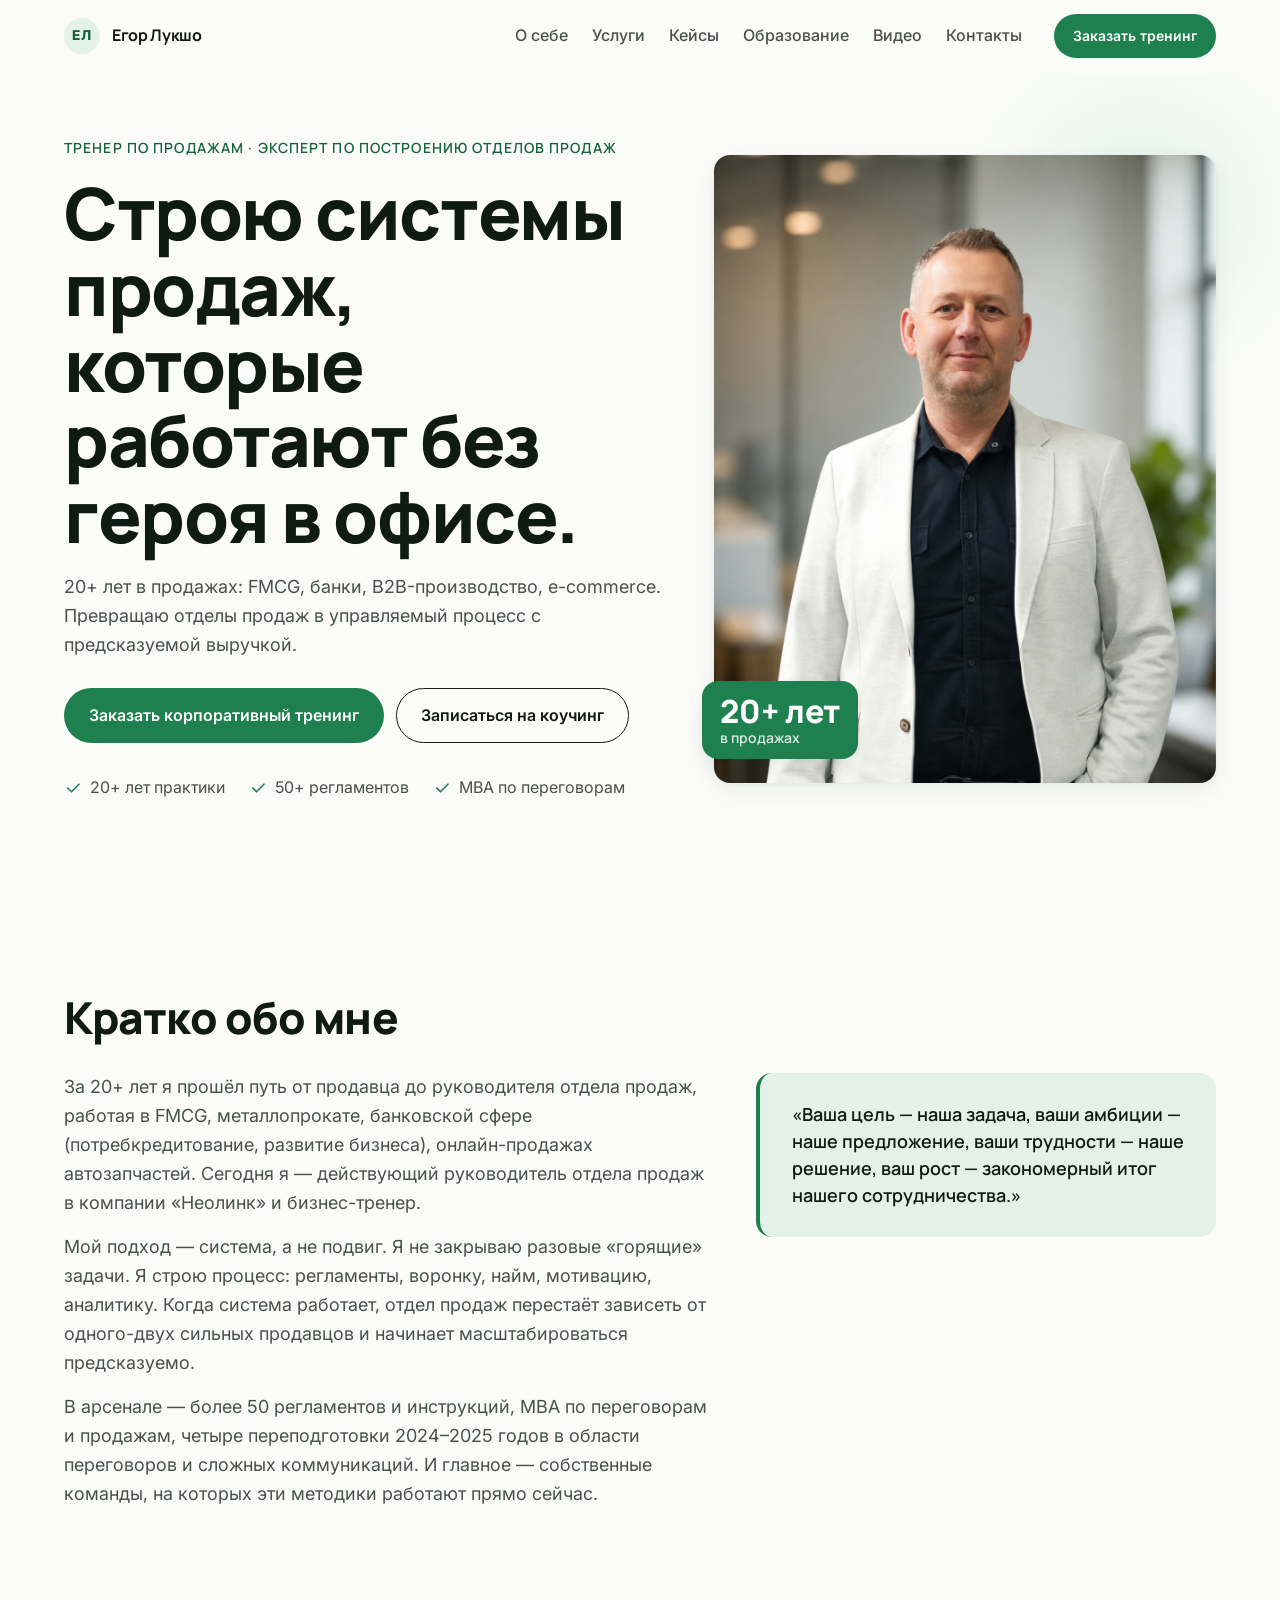
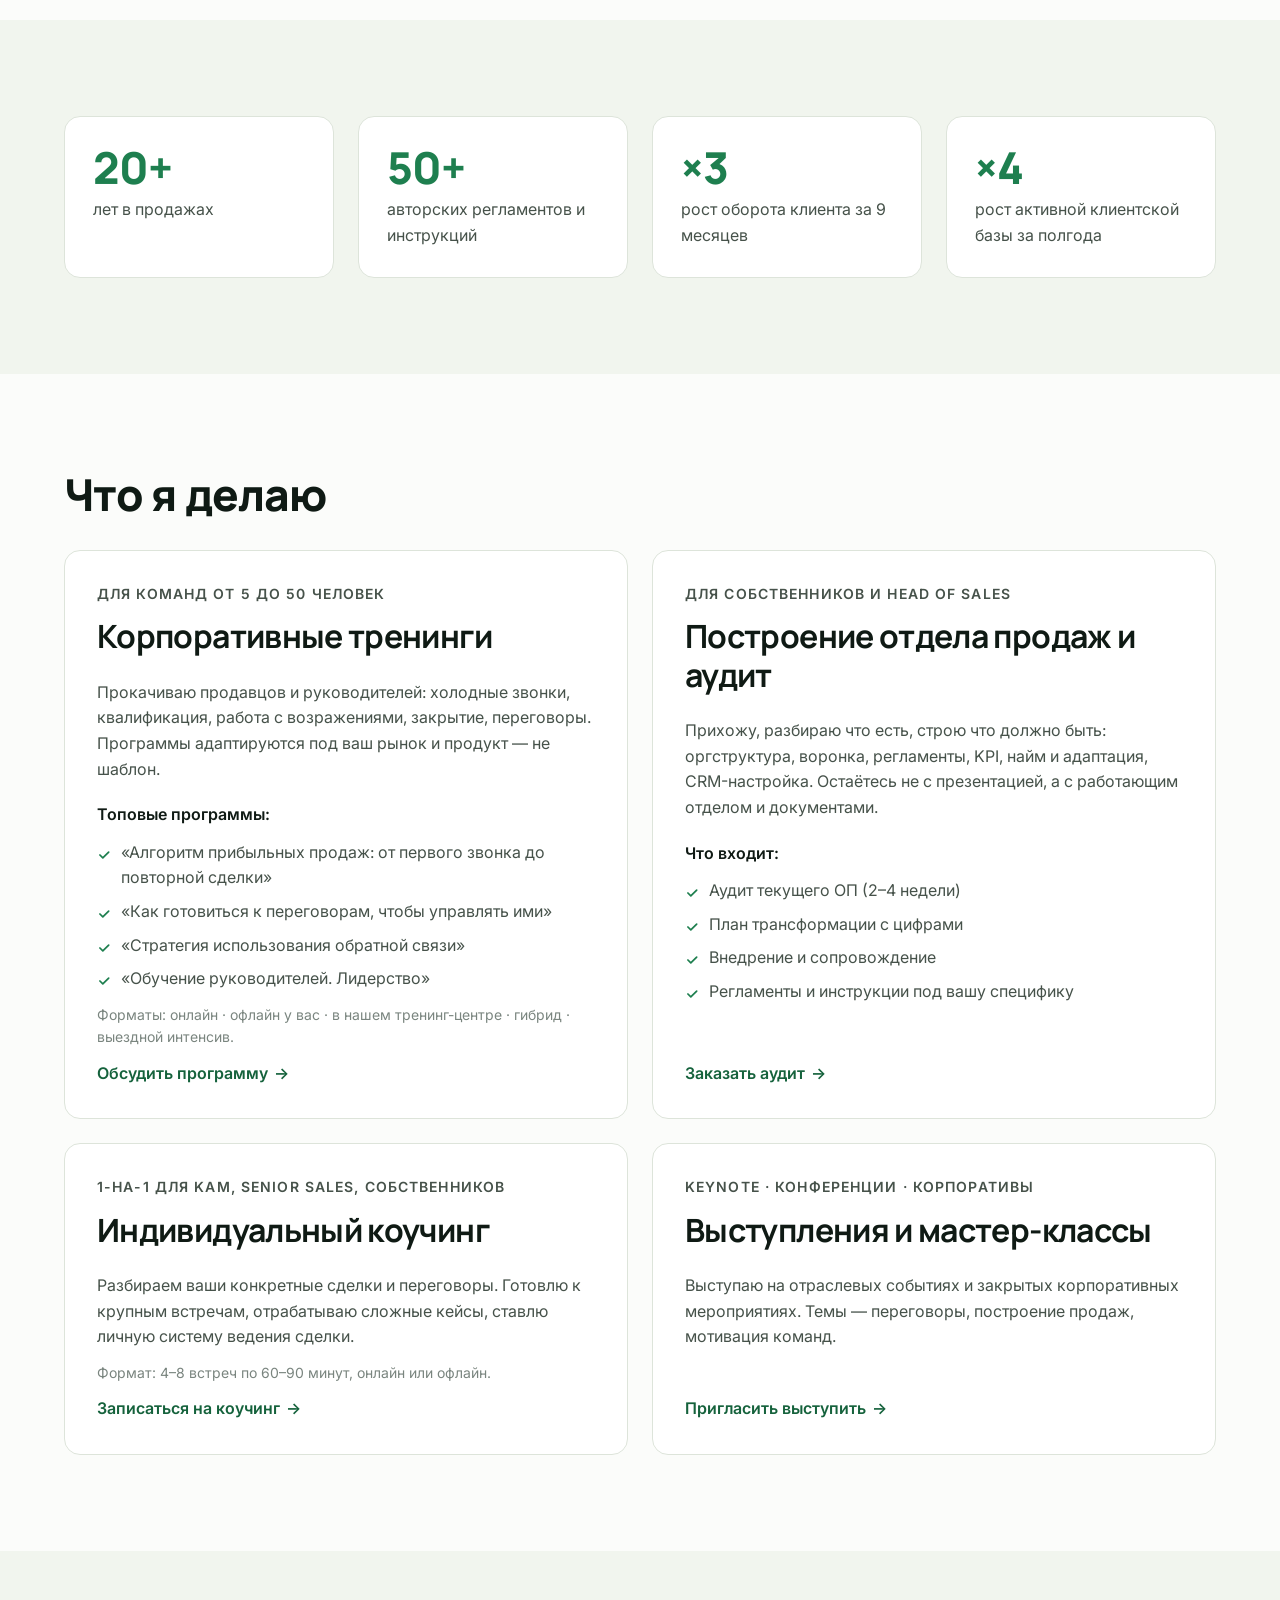
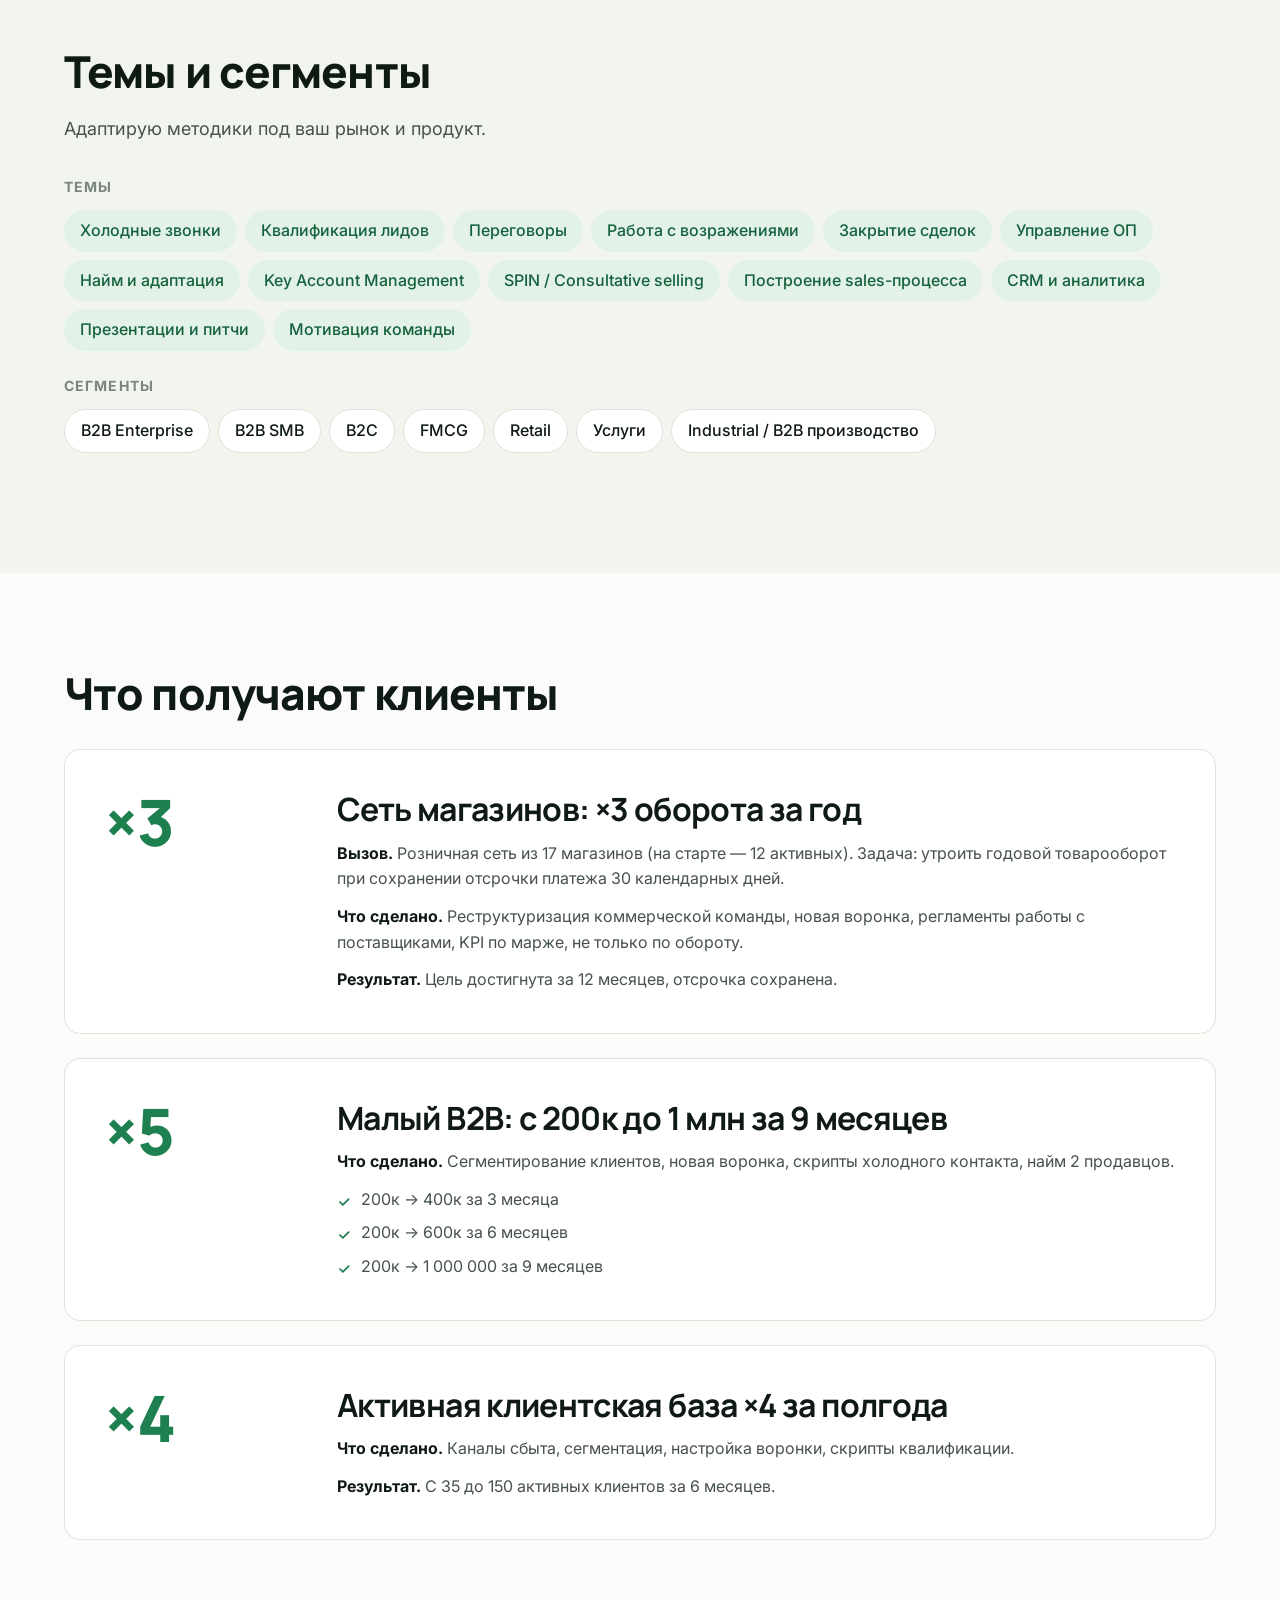
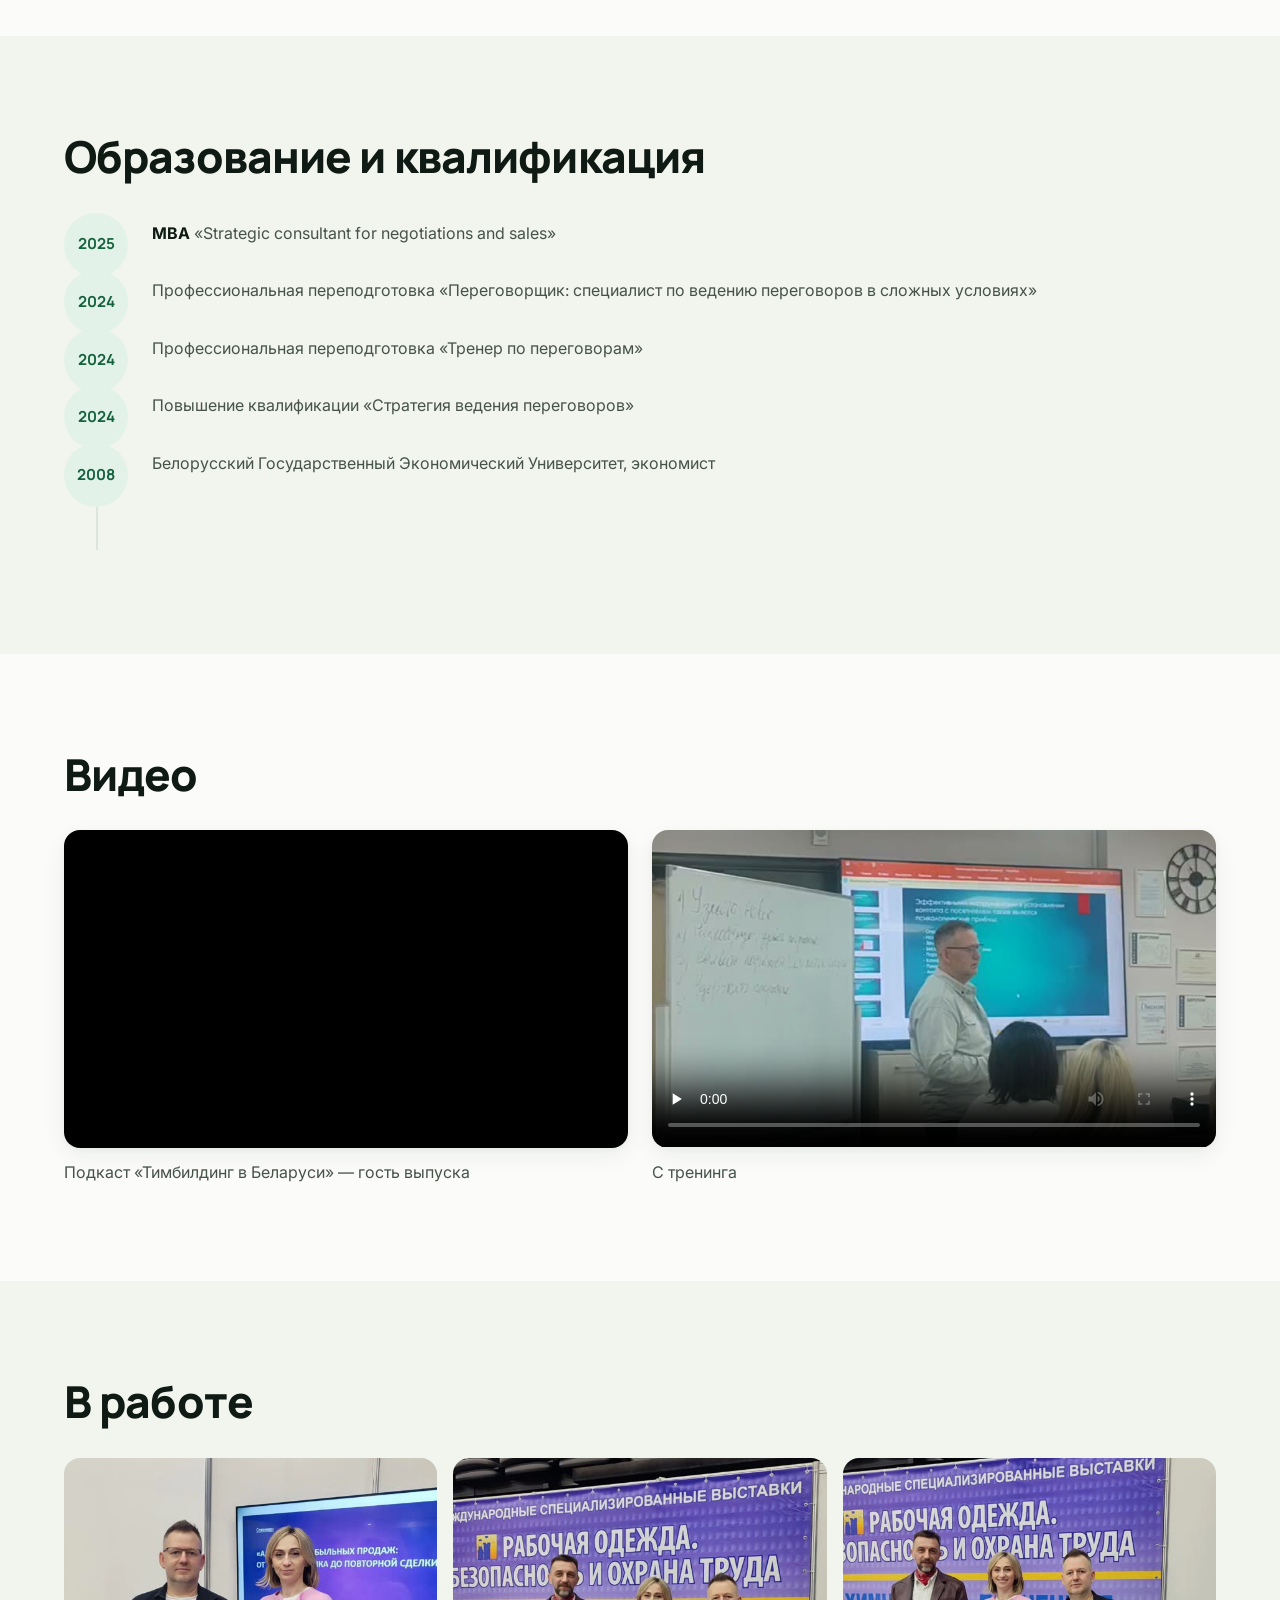
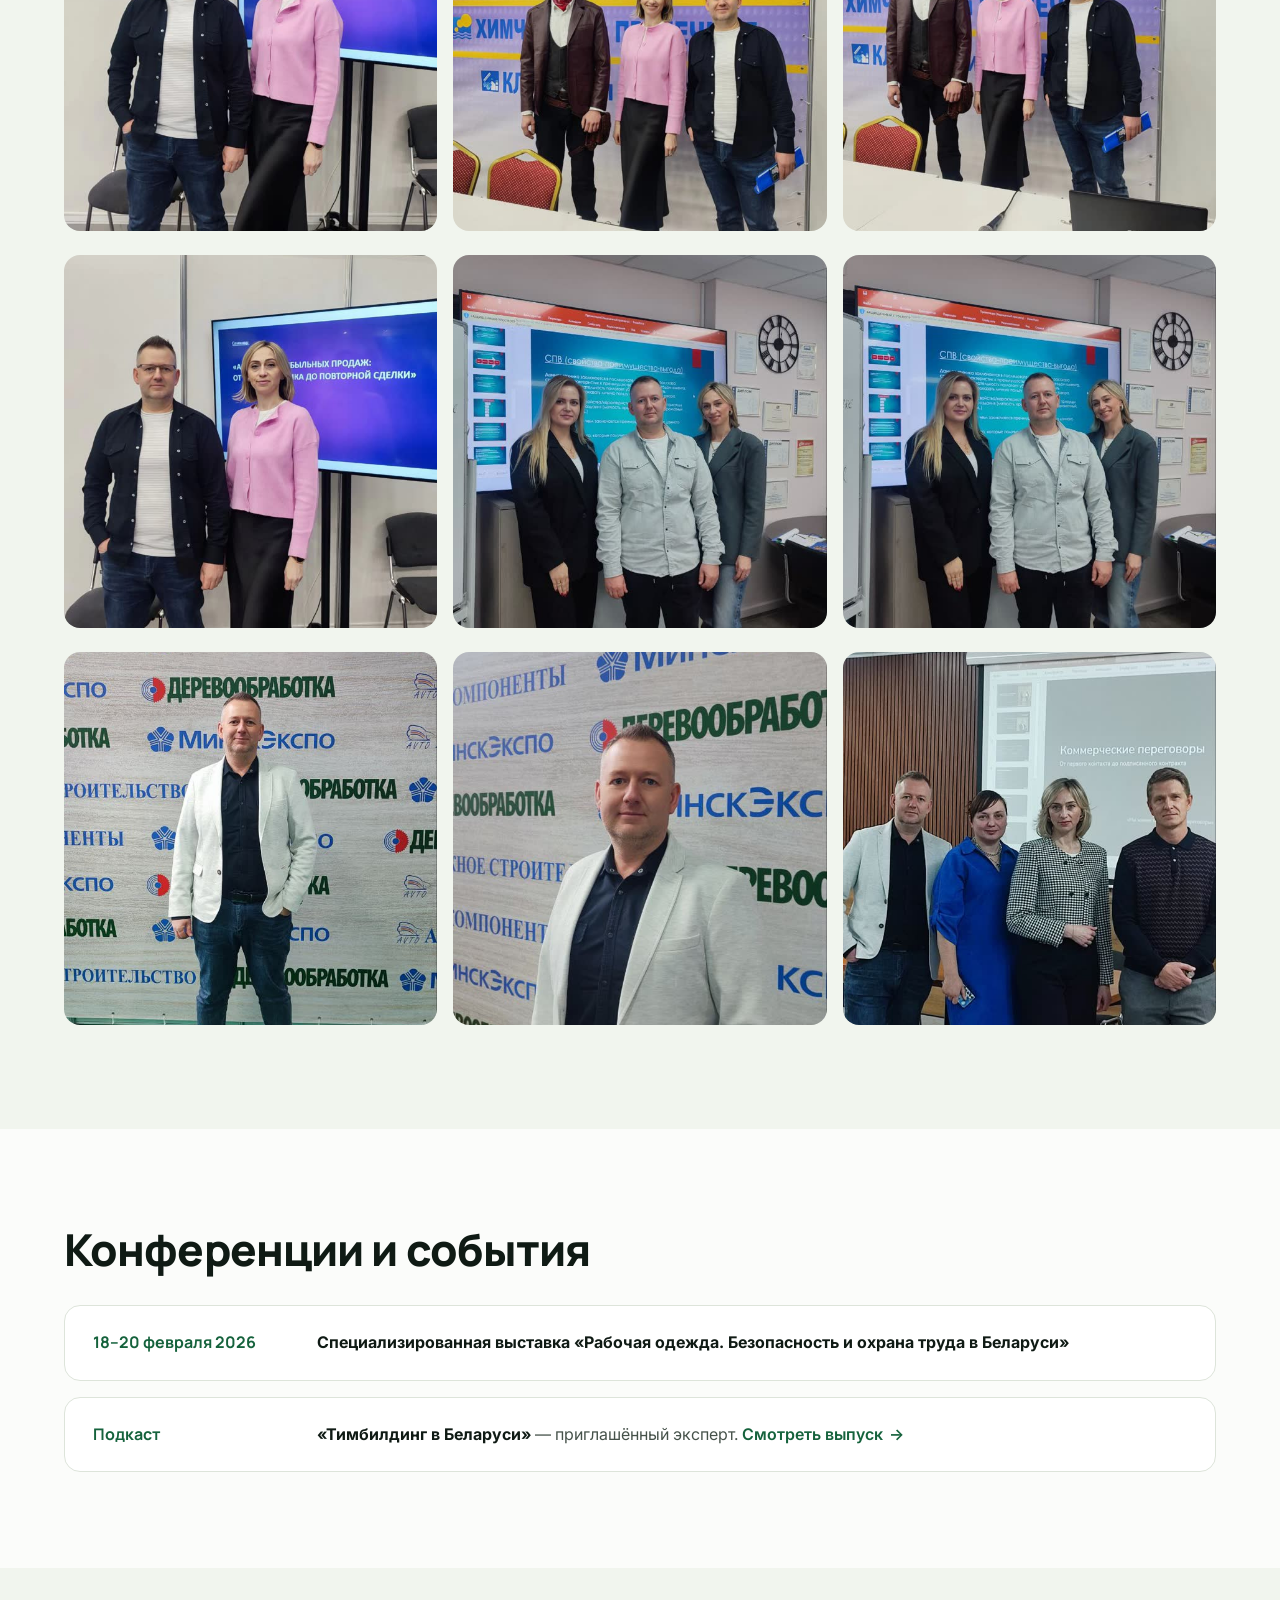
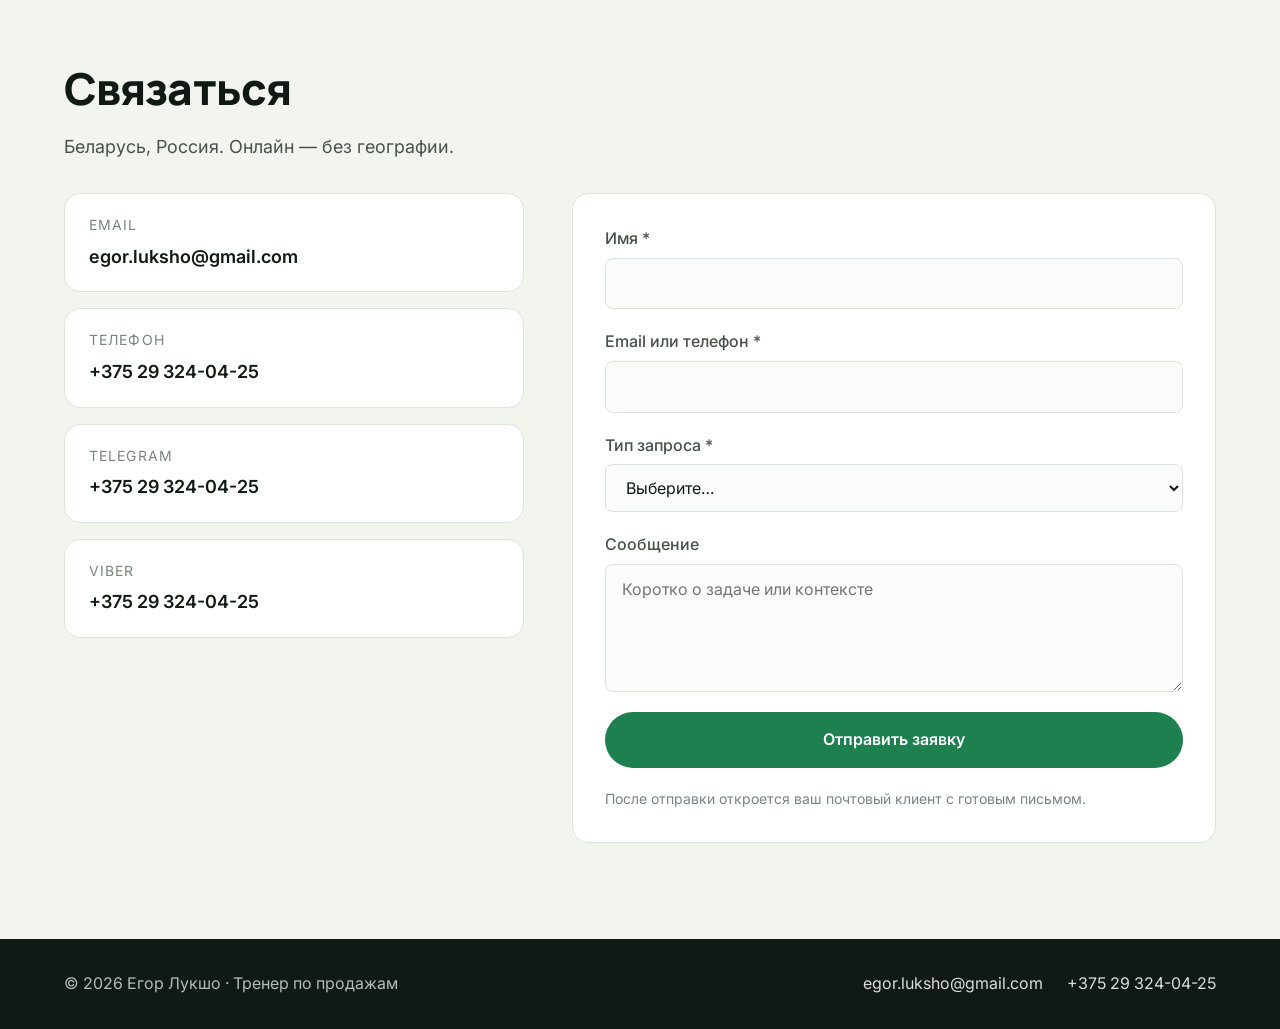
==== project/salesman/05-build/index.html @ 6ab16676 "Initial commit: salesman site builder + business-trainer landing Multi-agent site-building pipeline " ====
<!doctype html>
<html lang="ru">
<head>
<meta charset="utf-8">
<meta name="viewport" content="width=device-width,initial-scale=1">
<title>Егор Лукшо — тренер по продажам и построению отделов продаж | 20+ лет практики</title>
<meta name="description" content="Корпоративные тренинги по продажам, построение отделов продаж с нуля, индивидуальный коучинг по переговорам. 20+ лет в B2B/B2C, 50+ регламентов, MBA по переговорам. Беларусь, Россия.">
<meta property="og:title" content="Егор Лукшо — тренер по продажам">
<meta property="og:description" content="Строю системы продаж, которые работают без героя в офисе. 20+ лет практики, 50+ регламентов, MBA по переговорам.">
<meta property="og:type" content="website">
<meta property="og:image" content="assets/img/hero-main.jpg">
<link rel="preconnect" href="https://fonts.googleapis.com">
<link rel="preconnect" href="https://fonts.gstatic.com" crossorigin>
<link rel="stylesheet" href="https://fonts.googleapis.com/css2?family=Inter:wght@400;500;600&family=Manrope:wght@600;700;800&display=swap">
<link rel="stylesheet" href="assets/styles.css">
<!-- analytics slot -->
</head>
<body>
<a class="skip-link" href="#main">Перейти к содержимому</a>

<header class="hdr" id="hdr">
  <div class="container hdr__inner">
    <a href="#" class="logo" aria-label="Егор Лукшо — на главную">
      <span class="logo__mark" aria-hidden="true">ЕЛ</span>
      <span class="logo__name">Егор Лукшо</span>
    </a>
    <nav class="nav" id="nav" aria-label="Основная навигация">
      <a href="#about">О себе</a>
      <a href="#services">Услуги</a>
      <a href="#cases">Кейсы</a>
      <a href="#education">Образование</a>
      <a href="#video">Видео</a>
      <a href="#contact">Контакты</a>
    </nav>
    <a href="#contact" class="btn btn--primary btn--sm hdr__cta" data-form-type="Корпоративный тренинг">Заказать тренинг</a>
    <button class="burger" id="burger" aria-label="Открыть меню" aria-expanded="false" aria-controls="nav">
      <span></span><span></span><span></span>
    </button>
  </div>
</header>

<main id="main">

<!-- HERO -->
<section class="hero">
  <div class="hero__decor" aria-hidden="true"></div>
  <div class="container hero__inner">
    <div class="hero__copy reveal">
      <p class="eyebrow">Тренер по продажам · Эксперт по построению отделов продаж</p>
      <h1 class="h1">Строю системы продаж,<br>которые работают без героя в офисе.</h1>
      <p class="lead">20+ лет в продажах: FMCG, банки, B2B-производство, e-commerce. Превращаю отделы продаж в управляемый процесс с предсказуемой выручкой.</p>
      <div class="hero__cta">
        <a href="#contact" class="btn btn--primary" data-form-type="Корпоративный тренинг">Заказать корпоративный тренинг</a>
        <a href="#contact" class="btn btn--ghost" data-form-type="Индивидуальный коучинг">Записаться на коучинг</a>
      </div>
      <ul class="trust">
        <li><svg viewBox="0 0 24 24" aria-hidden="true"><path d="M5 12l5 5L20 7" fill="none" stroke="currentColor" stroke-width="2.2" stroke-linecap="round" stroke-linejoin="round"/></svg>20+ лет практики</li>
        <li><svg viewBox="0 0 24 24" aria-hidden="true"><path d="M5 12l5 5L20 7" fill="none" stroke="currentColor" stroke-width="2.2" stroke-linecap="round" stroke-linejoin="round"/></svg>50+ регламентов</li>
        <li><svg viewBox="0 0 24 24" aria-hidden="true"><path d="M5 12l5 5L20 7" fill="none" stroke="currentColor" stroke-width="2.2" stroke-linecap="round" stroke-linejoin="round"/></svg>MBA по переговорам</li>
      </ul>
    </div>
    <div class="hero__photo reveal">
      <picture>
        <source media="(max-width:767px)" srcset="assets/img/hero-main-mobile.jpg">
        <img src="assets/img/hero-main.jpg" alt="Портрет Егора Лукшо, тренера по продажам" loading="eager" fetchpriority="high">
      </picture>
      <div class="hero__badge">20+ лет<br><span>в продажах</span></div>
    </div>
  </div>
</section>

<!-- ABOUT -->
<section id="about" class="section">
  <div class="container">
    <h2 class="h2 reveal">Кратко обо мне</h2>
    <div class="about__grid">
      <div class="about__text reveal">
        <p>За 20+ лет я прошёл путь от продавца до руководителя отдела продаж, работая в FMCG, металлопрокате, банковской сфере (потребкредитование, развитие бизнеса), онлайн-продажах автозапчастей. Сегодня я — действующий руководитель отдела продаж в компании «Неолинк» и бизнес-тренер.</p>
        <p>Мой подход — система, а не подвиг. Я не закрываю разовые «горящие» задачи. Я строю процесс: регламенты, воронку, найм, мотивацию, аналитику. Когда система работает, отдел продаж перестаёт зависеть от одного-двух сильных продавцов и начинает масштабироваться предсказуемо.</p>
        <p>В арсенале — более 50 регламентов и инструкций, MBA по переговорам и продажам, четыре переподготовки 2024–2025 годов в области переговоров и сложных коммуникаций. И главное — собственные команды, на которых эти методики работают прямо сейчас.</p>
      </div>
      <blockquote class="credo reveal">
        <p>«Ваша цель — наша задача, ваши амбиции — наше предложение, ваши трудности — наше решение, ваш рост — закономерный итог нашего сотрудничества.»</p>
      </blockquote>
    </div>
  </div>
</section>

<!-- METRICS -->
<section class="section section--alt">
  <div class="container">
    <ul class="metrics">
      <li class="metric reveal"><span class="metric__num">20+</span><span class="metric__label">лет в продажах</span></li>
      <li class="metric reveal"><span class="metric__num">50+</span><span class="metric__label">авторских регламентов и инструкций</span></li>
      <li class="metric reveal"><span class="metric__num">×3</span><span class="metric__label">рост оборота клиента за 9 месяцев</span></li>
      <li class="metric reveal"><span class="metric__num">×4</span><span class="metric__label">рост активной клиентской базы за полгода</span></li>
    </ul>
  </div>
</section>

<!-- SERVICES -->
<section id="services" class="section">
  <div class="container">
    <h2 class="h2 reveal">Что я делаю</h2>
    <div class="services">
      <article class="service reveal">
        <p class="service__sub">Для команд от 5 до 50 человек</p>
        <h3 class="h3">Корпоративные тренинги</h3>
        <p>Прокачиваю продавцов и руководителей: холодные звонки, квалификация, работа с возражениями, закрытие, переговоры. Программы адаптируются под ваш рынок и продукт — не шаблон.</p>
        <p class="service__topline">Топовые программы:</p>
        <ul class="ticks">
          <li>«Алгоритм прибыльных продаж: от первого звонка до повторной сделки»</li>
          <li>«Как готовиться к переговорам, чтобы управлять ими»</li>
          <li>«Стратегия использования обратной связи»</li>
          <li>«Обучение руководителей. Лидерство»</li>
        </ul>
        <p class="service__formats">Форматы: онлайн · офлайн у вас · в нашем тренинг-центре · гибрид · выездной интенсив.</p>
        <a href="#contact" class="link-arrow" data-form-type="Корпоративный тренинг">Обсудить программу</a>
      </article>

      <article class="service reveal">
        <p class="service__sub">Для собственников и Head of Sales</p>
        <h3 class="h3">Построение отдела продаж и аудит</h3>
        <p>Прихожу, разбираю что есть, строю что должно быть: оргструктура, воронка, регламенты, KPI, найм и адаптация, CRM-настройка. Остаётесь не с презентацией, а с работающим отделом и документами.</p>
        <p class="service__topline">Что входит:</p>
        <ul class="ticks">
          <li>Аудит текущего ОП (2–4 недели)</li>
          <li>План трансформации с цифрами</li>
          <li>Внедрение и сопровождение</li>
          <li>Регламенты и инструкции под вашу специфику</li>
        </ul>
        <a href="#contact" class="link-arrow" data-form-type="Аудит и построение отдела">Заказать аудит</a>
      </article>

      <article class="service reveal">
        <p class="service__sub">1-на-1 для KAM, senior sales, собственников</p>
        <h3 class="h3">Индивидуальный коучинг</h3>
        <p>Разбираем ваши конкретные сделки и переговоры. Готовлю к крупным встречам, отрабатываю сложные кейсы, ставлю личную систему ведения сделки.</p>
        <p class="service__formats">Формат: 4–8 встреч по 60–90 минут, онлайн или офлайн.</p>
        <a href="#contact" class="link-arrow" data-form-type="Индивидуальный коучинг">Записаться на коучинг</a>
      </article>

      <article class="service reveal">
        <p class="service__sub">Keynote · конференции · корпоративы</p>
        <h3 class="h3">Выступления и мастер-классы</h3>
        <p>Выступаю на отраслевых событиях и закрытых корпоративных мероприятиях. Темы — переговоры, построение продаж, мотивация команд.</p>
        <a href="#contact" class="link-arrow" data-form-type="Выступление">Пригласить выступить</a>
      </article>
    </div>
  </div>
</section>

<!-- EXPERTISE -->
<section class="section section--alt">
  <div class="container">
    <h2 class="h2 reveal">Темы и сегменты</h2>
    <p class="section__lead reveal">Адаптирую методики под ваш рынок и продукт.</p>
    <div class="chips-block reveal">
      <h4 class="chips-title">Темы</h4>
      <ul class="chips">
        <li>Холодные звонки</li><li>Квалификация лидов</li><li>Переговоры</li><li>Работа с возражениями</li>
        <li>Закрытие сделок</li><li>Управление ОП</li><li>Найм и адаптация</li><li>Key Account Management</li>
        <li>SPIN / Consultative selling</li><li>Построение sales-процесса</li><li>CRM и аналитика</li>
        <li>Презентации и питчи</li><li>Мотивация команды</li>
      </ul>
    </div>
    <div class="chips-block reveal">
      <h4 class="chips-title">Сегменты</h4>
      <ul class="chips chips--alt">
        <li>B2B Enterprise</li><li>B2B SMB</li><li>B2C</li><li>FMCG</li><li>Retail</li><li>Услуги</li><li>Industrial / B2B производство</li>
      </ul>
    </div>
  </div>
</section>

<!-- CASES -->
<section id="cases" class="section">
  <div class="container">
    <h2 class="h2 reveal">Что получают клиенты</h2>
    <div class="cases">
      <article class="case reveal">
        <div class="case__num">×3</div>
        <div class="case__body">
          <h3 class="h3">Сеть магазинов: ×3 оборота за год</h3>
          <p><b>Вызов.</b> Розничная сеть из 17 магазинов (на старте — 12 активных). Задача: утроить годовой товарооборот при сохранении отсрочки платежа 30 календарных дней.</p>
          <p><b>Что сделано.</b> Реструктуризация коммерческой команды, новая воронка, регламенты работы с поставщиками, KPI по марже, не только по обороту.</p>
          <p><b>Результат.</b> Цель достигнута за 12 месяцев, отсрочка сохранена.</p>
        </div>
      </article>

      <article class="case reveal">
        <div class="case__num">×5</div>
        <div class="case__body">
          <h3 class="h3">Малый B2B: с 200к до 1 млн за 9 месяцев</h3>
          <p><b>Что сделано.</b> Сегментирование клиентов, новая воронка, скрипты холодного контакта, найм 2 продавцов.</p>
          <ul class="ticks">
            <li>200к → 400к за 3 месяца</li>
            <li>200к → 600к за 6 месяцев</li>
            <li>200к → 1 000 000 за 9 месяцев</li>
          </ul>
        </div>
      </article>

      <article class="case reveal">
        <div class="case__num">×4</div>
        <div class="case__body">
          <h3 class="h3">Активная клиентская база ×4 за полгода</h3>
          <p><b>Что сделано.</b> Каналы сбыта, сегментация, настройка воронки, скрипты квалификации.</p>
          <p><b>Результат.</b> С 35 до 150 активных клиентов за 6 месяцев.</p>
        </div>
      </article>
    </div>
  </div>
</section>

<!-- EDUCATION -->
<section id="education" class="section section--alt">
  <div class="container">
    <h2 class="h2 reveal">Образование и квалификация</h2>
    <ol class="timeline">
      <li class="reveal"><span class="timeline__year">2025</span><div><b>MBA</b> «Strategic consultant for negotiations and sales»</div></li>
      <li class="reveal"><span class="timeline__year">2024</span><div>Профессиональная переподготовка «Переговорщик: специалист по ведению переговоров в сложных условиях»</div></li>
      <li class="reveal"><span class="timeline__year">2024</span><div>Профессиональная переподготовка «Тренер по переговорам»</div></li>
      <li class="reveal"><span class="timeline__year">2024</span><div>Повышение квалификации «Стратегия ведения переговоров»</div></li>
      <li class="reveal"><span class="timeline__year">2008</span><div>Белорусский Государственный Экономический Университет, экономист</div></li>
      <li class="reveal"><span class="timeline__year">…</span><div>Многочисленные тренинги и вебинары по продажам, переговорам и управлению</div></li>
    </ol>
  </div>
</section>

<!-- VIDEO -->
<section id="video" class="section">
  <div class="container">
    <h2 class="h2 reveal">Видео</h2>
    <div class="videos">
      <figure class="video-card reveal">
        <div class="video-frame">
          <iframe src="https://www.youtube.com/embed/ajzkDf2W2a0" title="Подкаст «Тимбилдинг в Беларуси» — Егор Лукшо" loading="lazy" allow="accelerometer; clipboard-write; encrypted-media; gyroscope; picture-in-picture" allowfullscreen></iframe>
        </div>
        <figcaption>Подкаст «Тимбилдинг в Беларуси» — гость выпуска</figcaption>
      </figure>
      <figure class="video-card reveal">
        <video controls preload="none" poster="assets/img/video-poster.jpg">
          <source src="assets/video/training.mp4" type="video/mp4">
          Ваш браузер не поддерживает видео.
        </video>
        <figcaption>С тренинга</figcaption>
      </figure>
    </div>
  </div>
</section>

<!-- GALLERY -->
<section class="section section--alt">
  <div class="container">
    <h2 class="h2 reveal">В работе</h2>
    <ul class="gallery reveal" id="gallery">
      <li><button type="button" data-full="assets/img/gallery-01.jpg"><img src="assets/img/gallery-01-thumb.jpg" alt="С выставки «Рабочая одежда. Безопасность и охрана труда», февраль 2026" loading="lazy"></button></li>
      <li><button type="button" data-full="assets/img/gallery-02.jpg"><img src="assets/img/gallery-02-thumb.jpg" alt="С выставки, февраль 2026" loading="lazy"></button></li>
      <li><button type="button" data-full="assets/img/gallery-03.jpg"><img src="assets/img/gallery-03-thumb.jpg" alt="С выставки, февраль 2026" loading="lazy"></button></li>
      <li><button type="button" data-full="assets/img/gallery-04.jpg"><img src="assets/img/gallery-04-thumb.jpg" alt="С выставки, февраль 2026" loading="lazy"></button></li>
      <li><button type="button" data-full="assets/img/gallery-05.jpg"><img src="assets/img/gallery-05-thumb.jpg" alt="С тренинга" loading="lazy"></button></li>
      <li><button type="button" data-full="assets/img/gallery-06.jpg"><img src="assets/img/gallery-06-thumb.jpg" alt="С тренинга" loading="lazy"></button></li>
      <li><button type="button" data-full="assets/img/gallery-07.jpg"><img src="assets/img/gallery-07-thumb.jpg" alt="С тренинга" loading="lazy"></button></li>
      <li><button type="button" data-full="assets/img/gallery-08.jpg"><img src="assets/img/gallery-08-thumb.jpg" alt="С тренинга" loading="lazy"></button></li>
      <li><button type="button" data-full="assets/img/gallery-09.jpg"><img src="assets/img/gallery-09-thumb.jpg" alt="С тренинга" loading="lazy"></button></li>
    </ul>
  </div>
</section>

<!-- SPEAKING -->
<section class="section">
  <div class="container">
    <h2 class="h2 reveal">Конференции и события</h2>
    <ul class="events">
      <li class="event reveal">
        <span class="event__date">18–20 февраля 2026</span>
        <p><b>Специализированная выставка «Рабочая одежда. Безопасность и охрана труда в Беларуси»</b></p>
      </li>
      <li class="event reveal">
        <span class="event__date">Подкаст</span>
        <p><b>«Тимбилдинг в Беларуси»</b> — приглашённый эксперт.
        <a class="link-arrow" href="https://www.youtube.com/watch?v=ajzkDf2W2a0" target="_blank" rel="noopener">Смотреть выпуск</a></p>
      </li>
    </ul>
  </div>
</section>

<!-- CONTACT -->
<section id="contact" class="section section--alt">
  <div class="container">
    <h2 class="h2 reveal">Связаться</h2>
    <p class="section__lead reveal">Беларусь, Россия. Онлайн — без географии.</p>
    <div class="contact-grid">
      <ul class="contacts reveal">
        <li>
          <span class="contacts__lbl">Email</span>
          <a href="mailto:egor.luksho@gmail.com">egor.luksho@gmail.com</a>
        </li>
        <li>
          <span class="contacts__lbl">Телефон</span>
          <a href="tel:+375293240425">+375 29 324-04-25</a>
        </li>
        <li>
          <span class="contacts__lbl">Telegram</span>
          <a href="https://t.me/+375293240425" target="_blank" rel="noopener">+375 29 324-04-25</a>
        </li>
        <li>
          <span class="contacts__lbl">Viber</span>
          <a href="viber://chat?number=%2B375293240425">+375 29 324-04-25</a>
        </li>
      </ul>

      <form class="form reveal" id="contact-form" novalidate>
        <div class="field">
          <label for="f-name">Имя *</label>
          <input id="f-name" name="name" type="text" required autocomplete="name">
        </div>
        <div class="field">
          <label for="f-contact">Email или телефон *</label>
          <input id="f-contact" name="contact" type="text" required autocomplete="email">
        </div>
        <div class="field">
          <label for="f-type">Тип запроса *</label>
          <select id="f-type" name="type" required>
            <option value="">Выберите…</option>
            <option>Корпоративный тренинг</option>
            <option>Аудит и построение отдела</option>
            <option>Индивидуальный коучинг</option>
            <option>Выступление</option>
            <option>Другое</option>
          </select>
        </div>
        <div class="field">
          <label for="f-msg">Сообщение</label>
          <textarea id="f-msg" name="message" rows="4" placeholder="Коротко о задаче или контексте"></textarea>
        </div>
        <button class="btn btn--primary btn--full" type="submit">Отправить заявку</button>
        <p class="form__note">После отправки откроется ваш почтовый клиент с готовым письмом.</p>
        <p class="form__success" id="form-success" hidden>Спасибо! Я свяжусь с вами в течение рабочего дня.</p>
      </form>
    </div>
  </div>
</section>

</main>

<footer class="footer">
  <div class="container footer__inner">
    <div>© 2026 Егор Лукшо · Тренер по продажам</div>
    <div class="footer__links">
      <a href="mailto:egor.luksho@gmail.com">egor.luksho@gmail.com</a>
      <a href="tel:+375293240425">+375 29 324-04-25</a>
    </div>
  </div>
</footer>

<!-- LIGHTBOX -->
<div class="lightbox" id="lightbox" role="dialog" aria-modal="true" aria-label="Просмотр фотографии" hidden>
  <button class="lightbox__close" id="lb-close" aria-label="Закрыть">×</button>
  <button class="lightbox__nav lightbox__nav--prev" id="lb-prev" aria-label="Предыдущее фото">‹</button>
  <img class="lightbox__img" id="lb-img" alt="">
  <button class="lightbox__nav lightbox__nav--next" id="lb-next" aria-label="Следующее фото">›</button>
</div>

<script src="assets/app.js" defer></script>
</body>
</html>
---- project/salesman/05-build/assets/styles.css ----
/* ===== Tokens ===== */
:root{
  --bg:#FBFCFA; --bg-alt:#F1F5EE; --surface:#FFFFFF;
  --ink:#0F1A14; --ink-soft:#46524A; --ink-mute:#7A857F;
  --line:#DDE4DA;
  --brand:#1E7F4F; --brand-deep:#15623C; --brand-soft:#E2F2E9;
  --accent:#C9A24A; --danger:#B0463C; --focus:#1E7F4F;

  --fs-xs:.875rem; --fs-sm:1rem; --fs-md:1.125rem;
  --fs-lg:1.5rem; --fs-xl:2rem; --fs-2xl:2.75rem; --fs-3xl:4rem;
  --fs-hero:clamp(2.25rem, 5vw + 1rem, 4.5rem);

  --r-sm:8px; --r-md:16px; --r-pill:999px;
  --shadow-sm:0 1px 2px rgba(15,26,20,.04),0 1px 1px rgba(15,26,20,.03);
  --shadow-md:0 8px 24px rgba(15,26,20,.06),0 2px 6px rgba(15,26,20,.04);

  --container:1200px;
}

/* ===== Base ===== */
*,*::before,*::after{box-sizing:border-box}
html{scroll-behavior:smooth}
body{
  margin:0; background:var(--bg); color:var(--ink);
  font-family:"Inter",system-ui,-apple-system,"Segoe UI",sans-serif;
  font-size:var(--fs-sm); line-height:1.6;
  -webkit-font-smoothing:antialiased; -moz-osx-font-smoothing:grayscale;
}
img,video,iframe{max-width:100%; display:block}
a{color:var(--brand-deep); text-decoration:none}
a:hover{color:var(--brand)}
button{font:inherit; cursor:pointer}
:focus-visible{outline:2px solid var(--focus); outline-offset:3px; border-radius:4px}

.skip-link{
  position:absolute; left:-9999px; top:0; padding:8px 12px;
  background:var(--brand); color:#fff; z-index:1000; border-radius:0 0 8px 0;
}
.skip-link:focus{left:0}

.container{max-width:var(--container); margin:0 auto; padding:0 24px}
@media (max-width:767px){.container{padding:0 16px}}

/* ===== Type ===== */
.h1, .h2, .h3, .h4, .eyebrow, .logo__name, .metric__num, .case__num{
  font-family:"Manrope","Inter",sans-serif; letter-spacing:-.02em;
}
.h1{font-size:var(--fs-hero); font-weight:800; line-height:1.05; margin:0 0 20px}
.h2{font-size:var(--fs-2xl); font-weight:800; line-height:1.1; margin:0 0 32px}
.h3{font-size:var(--fs-xl); font-weight:700; line-height:1.2; margin:0 0 12px}
.h4{font-size:var(--fs-lg); font-weight:700; margin:0 0 12px}
.eyebrow{
  font-size:var(--fs-xs); font-weight:600; letter-spacing:.08em;
  text-transform:uppercase; color:var(--brand-deep); margin:0 0 16px;
}
.lead{font-size:var(--fs-md); color:var(--ink-soft); margin:0 0 28px; max-width:60ch}
.section__lead{font-size:var(--fs-md); color:var(--ink-soft); margin:-12px 0 32px; max-width:60ch}

/* ===== Header ===== */
.hdr{
  position:sticky; top:0; z-index:50; background:rgba(251,252,250,.85);
  backdrop-filter:saturate(180%) blur(10px);
  -webkit-backdrop-filter:saturate(180%) blur(10px);
  border-bottom:1px solid transparent; transition:border-color .2s, box-shadow .2s;
}
.hdr.is-scrolled{border-bottom-color:var(--line); box-shadow:var(--shadow-sm)}
.hdr__inner{display:flex; align-items:center; gap:24px; height:72px}
.logo{display:flex; align-items:center; gap:12px; color:var(--ink); font-weight:700}
.logo__mark{
  display:inline-flex; align-items:center; justify-content:center;
  width:36px; height:36px; border-radius:50%;
  background:var(--brand-soft); color:var(--brand-deep);
  font-weight:800; font-size:.85rem; letter-spacing:.04em;
}
.logo__name{font-size:var(--fs-sm); font-weight:700}
.nav{display:flex; gap:24px; margin-left:auto}
.nav a{color:var(--ink-soft); font-weight:500; font-size:var(--fs-sm)}
.nav a:hover{color:var(--ink)}
.hdr__cta{margin-left:8px}
.burger{display:none; background:none; border:0; padding:8px; gap:5px; flex-direction:column; margin-left:auto}
.burger span{display:block; width:24px; height:2px; background:var(--ink); border-radius:2px; transition:transform .25s, opacity .2s}
@media (max-width:1024px){
  .nav{
    position:fixed; top:72px; right:0; bottom:0; width:min(320px,80vw);
    flex-direction:column; gap:8px; padding:24px; background:var(--bg);
    border-left:1px solid var(--line); box-shadow:var(--shadow-md);
    transform:translateX(100%); transition:transform .25s ease;
  }
  .nav a{padding:12px 8px; font-size:var(--fs-md)}
  .nav.is-open{transform:translateX(0)}
  .burger{display:flex}
  .hdr__cta{display:none}
}

/* ===== Buttons ===== */
.btn{
  display:inline-flex; align-items:center; justify-content:center; gap:8px;
  padding:14px 24px; border-radius:var(--r-pill); font-weight:600;
  border:1.5px solid transparent; transition:background .2s, color .2s, transform .15s, box-shadow .2s;
  white-space:nowrap;
}
.btn--primary{background:var(--brand); color:#fff}
.btn--primary:hover{background:var(--brand-deep); color:#fff; box-shadow:var(--shadow-md)}
.btn--ghost{background:transparent; color:var(--ink); border-color:var(--ink)}
.btn--ghost:hover{background:var(--ink); color:#fff}
.btn--sm{padding:10px 18px; font-size:var(--fs-xs)}
.btn--full{width:100%}

.link-arrow{
  display:inline-flex; align-items:center; gap:6px; margin-top:auto;
  color:var(--brand-deep); font-weight:600;
}
.link-arrow::after{content:"→"; transition:transform .2s}
.link-arrow:hover::after{transform:translateX(4px)}

/* ===== Hero ===== */
.hero{position:relative; padding:64px 0 96px; overflow:hidden}
.hero__decor{
  position:absolute; top:-120px; right:-120px; width:520px; height:520px;
  background:radial-gradient(closest-side, var(--brand-soft), transparent 70%);
  pointer-events:none; z-index:0;
}
.hero__inner{position:relative; z-index:1; display:grid; grid-template-columns:1.2fr 1fr; gap:48px; align-items:center}
.hero__cta{display:flex; gap:12px; flex-wrap:wrap; margin-bottom:32px}
.trust{list-style:none; padding:0; margin:0; display:flex; flex-wrap:wrap; gap:16px 24px; color:var(--ink-soft); font-size:var(--fs-sm)}
.trust li{display:inline-flex; align-items:center; gap:8px}
.trust svg{width:18px; height:18px; color:var(--brand)}
.hero__photo{position:relative}
.hero__photo img{width:100%; aspect-ratio:4/5; object-fit:cover; border-radius:var(--r-md); box-shadow:var(--shadow-md)}
.hero__badge{
  position:absolute; left:-12px; bottom:24px;
  background:var(--brand); color:#fff; font-family:"Manrope",sans-serif;
  font-weight:800; font-size:var(--fs-xl); line-height:1;
  padding:14px 18px; border-radius:var(--r-md); box-shadow:var(--shadow-md);
}
.hero__badge span{display:block; font-size:var(--fs-xs); font-weight:600; opacity:.85; margin-top:4px}
@media (max-width:900px){
  .hero{padding:32px 0 64px}
  .hero__inner{grid-template-columns:1fr; gap:32px}
  .hero__photo{order:2}
  .hero__photo img{aspect-ratio:3/4; max-height:60vh}
}

/* ===== Sections ===== */
.section{padding:96px 0}
.section--alt{background:var(--bg-alt)}
@media (max-width:767px){.section{padding:64px 0}}

/* ===== About ===== */
.about__grid{display:grid; grid-template-columns:1.4fr 1fr; gap:48px; align-items:start}
.about__text p{margin:0 0 16px; font-size:var(--fs-md); color:var(--ink-soft)}
.credo{
  margin:0; padding:28px 32px; background:var(--brand-soft);
  border-left:4px solid var(--brand); border-radius:var(--r-md);
  font-family:"Manrope",sans-serif; font-weight:600; font-size:var(--fs-md);
  color:var(--ink); line-height:1.5;
}
.credo p{margin:0}
@media (max-width:900px){.about__grid{grid-template-columns:1fr}}

/* ===== Metrics ===== */
.metrics{list-style:none; padding:0; margin:0; display:grid; grid-template-columns:repeat(4,1fr); gap:24px}
.metric{
  background:var(--surface); border:1px solid var(--line); border-radius:var(--r-md);
  padding:28px; transition:transform .2s, box-shadow .2s;
}
.metric:hover{transform:translateY(-2px); box-shadow:var(--shadow-md)}
.metric__num{display:block; font-size:var(--fs-2xl); font-weight:800; color:var(--brand); line-height:1; margin-bottom:8px}
.metric__label{color:var(--ink-soft); font-size:var(--fs-sm)}
@media (max-width:767px){.metrics{grid-template-columns:repeat(2,1fr); gap:16px}}

/* ===== Services ===== */
.services{display:grid; grid-template-columns:repeat(2,1fr); gap:24px}
.service{
  background:var(--surface); border:1px solid var(--line); border-radius:var(--r-md);
  padding:32px; display:flex; flex-direction:column; gap:12px;
  position:relative; transition:transform .2s, box-shadow .2s, border-color .2s;
  overflow:hidden;
}
.service::before{
  content:""; position:absolute; top:0; left:0; right:0; height:3px;
  background:var(--brand); transform:scaleX(0); transform-origin:left; transition:transform .25s ease;
}
.service:hover{transform:translateY(-2px); box-shadow:var(--shadow-md); border-color:transparent}
.service:hover::before{transform:scaleX(1)}
.service__sub{margin:0; color:var(--ink-mute); font-size:var(--fs-xs); font-weight:600; letter-spacing:.08em; text-transform:uppercase}
.service p{margin:0; color:var(--ink-soft)}
.service__topline{font-weight:600; color:var(--ink) !important; margin-top:8px !important}
.service__formats{font-size:var(--fs-xs); color:var(--ink-mute) !important}
.ticks{list-style:none; padding:0; margin:0; display:flex; flex-direction:column; gap:8px}
.ticks li{position:relative; padding-left:24px; color:var(--ink-soft)}
.ticks li::before{
  content:""; position:absolute; left:0; top:.5em; width:14px; height:14px;
  background:var(--brand); mask:url("data:image/svg+xml,%3Csvg xmlns='http://www.w3.org/2000/svg' viewBox='0 0 24 24'%3E%3Cpath fill='none' stroke='black' stroke-width='3' stroke-linecap='round' stroke-linejoin='round' d='M5 12l5 5L20 7'/%3E%3C/svg%3E") center/contain no-repeat;
  -webkit-mask:url("data:image/svg+xml,%3Csvg xmlns='http://www.w3.org/2000/svg' viewBox='0 0 24 24'%3E%3Cpath fill='none' stroke='black' stroke-width='3' stroke-linecap='round' stroke-linejoin='round' d='M5 12l5 5L20 7'/%3E%3C/svg%3E") center/contain no-repeat;
}
@media (max-width:900px){.services{grid-template-columns:1fr}}

/* ===== Chips ===== */
.chips-block{margin-bottom:24px}
.chips-title{font-size:var(--fs-xs); font-weight:700; letter-spacing:.08em; text-transform:uppercase; color:var(--ink-mute); margin:0 0 12px}
.chips{list-style:none; padding:0; margin:0; display:flex; flex-wrap:wrap; gap:8px}
.chips li{background:var(--brand-soft); color:var(--brand-deep); padding:8px 16px; border-radius:var(--r-pill); font-size:var(--fs-sm); font-weight:500}
.chips--alt li{background:var(--surface); color:var(--ink); border:1px solid var(--line)}

/* ===== Cases ===== */
.cases{display:flex; flex-direction:column; gap:24px}
.case{
  background:var(--surface); border:1px solid var(--line); border-radius:var(--r-md);
  padding:40px; display:grid; grid-template-columns:200px 1fr; gap:32px; align-items:start;
}
.case__num{font-size:var(--fs-3xl); font-weight:800; color:var(--brand); line-height:1}
.case__body p{margin:0 0 12px; color:var(--ink-soft)}
.case__body p:last-child{margin:0}
.case__body b{color:var(--ink)}
.case__body .ticks{margin-top:8px}
@media (max-width:767px){
  .case{grid-template-columns:1fr; padding:28px; gap:16px}
  .case__num{font-size:var(--fs-2xl)}
}

/* ===== Timeline ===== */
.timeline{list-style:none; padding:0; margin:0; position:relative}
.timeline::before{content:""; position:absolute; left:32px; top:8px; bottom:8px; width:2px; background:var(--line)}
.timeline li{position:relative; padding:8px 0 24px 88px; color:var(--ink-soft)}
.timeline__year{
  position:absolute; left:0; top:0; width:64px; height:64px; border-radius:50%;
  background:var(--brand-soft); color:var(--brand-deep);
  display:flex; align-items:center; justify-content:center;
  font-family:"Manrope",sans-serif; font-weight:700; font-size:.95rem;
}
.timeline li b{color:var(--ink)}

/* ===== Video ===== */
.videos{display:grid; grid-template-columns:repeat(2,1fr); gap:24px}
.video-card{margin:0}
.video-frame, .video-card video{
  border-radius:var(--r-md); overflow:hidden; box-shadow:var(--shadow-md);
  background:#000; width:100%;
}
.video-frame{position:relative; aspect-ratio:16/9}
.video-frame iframe{position:absolute; inset:0; width:100%; height:100%; border:0}
.video-card video{aspect-ratio:16/9; object-fit:cover}
.video-card figcaption{margin-top:12px; color:var(--ink-soft); font-size:var(--fs-sm)}
@media (max-width:767px){.videos{grid-template-columns:1fr}}

/* ===== Gallery ===== */
.gallery{
  list-style:none; padding:0; margin:0;
  display:grid; grid-template-columns:repeat(3,1fr); gap:16px;
}
.gallery li{margin:0}
.gallery button{
  border:0; padding:0; background:none; width:100%; aspect-ratio:1/1;
  border-radius:var(--r-md); overflow:hidden; cursor:zoom-in;
  transition:transform .2s, box-shadow .2s;
}
.gallery button:hover{transform:scale(1.02); box-shadow:var(--shadow-md)}
.gallery img{width:100%; height:100%; object-fit:cover}
@media (max-width:767px){.gallery{grid-template-columns:repeat(2,1fr); gap:8px}}

/* ===== Events ===== */
.events{list-style:none; padding:0; margin:0; display:flex; flex-direction:column; gap:16px}
.event{
  background:var(--surface); border:1px solid var(--line); border-radius:var(--r-md); padding:24px 28px;
  display:flex; gap:24px; align-items:flex-start;
}
.event__date{
  flex:0 0 200px; color:var(--brand-deep); font-weight:700;
  font-family:"Manrope",sans-serif; font-size:var(--fs-sm);
}
.event p{margin:0; color:var(--ink-soft)}
.event b{color:var(--ink)}
@media (max-width:767px){.event{flex-direction:column; gap:8px} .event__date{flex:auto}}

/* ===== Contact ===== */
.contact-grid{display:grid; grid-template-columns:1fr 1.4fr; gap:48px; align-items:start}
.contacts{list-style:none; padding:0; margin:0; display:flex; flex-direction:column; gap:16px}
.contacts li{background:var(--surface); border:1px solid var(--line); border-radius:var(--r-md); padding:20px 24px}
.contacts__lbl{display:block; font-size:var(--fs-xs); color:var(--ink-mute); letter-spacing:.08em; text-transform:uppercase; margin-bottom:6px}
.contacts a{color:var(--ink); font-size:var(--fs-md); font-weight:600}
.contacts a:hover{color:var(--brand-deep)}
@media (max-width:900px){.contact-grid{grid-template-columns:1fr}}

/* ===== Form ===== */
.form{
  background:var(--surface); border:1px solid var(--line); border-radius:var(--r-md);
  padding:32px; display:flex; flex-direction:column; gap:20px;
}
.field{display:flex; flex-direction:column; gap:6px}
.field label{font-size:var(--fs-sm); color:var(--ink-soft); font-weight:500}
.field input, .field select, .field textarea{
  font:inherit; padding:12px 16px; border-radius:var(--r-sm);
  border:1.5px solid var(--line); background:var(--bg); color:var(--ink);
  transition:border-color .15s, box-shadow .15s; width:100%;
}
.field input:focus, .field select:focus, .field textarea:focus{
  outline:none; border-color:var(--brand); box-shadow:0 0 0 4px var(--brand-soft);
}
.field textarea{resize:vertical; min-height:96px}
.field.is-invalid input, .field.is-invalid select{border-color:var(--danger); box-shadow:0 0 0 4px rgba(176,70,60,.12)}
.field__err{font-size:var(--fs-xs); color:var(--danger); display:none}
.field.is-invalid .field__err{display:block}
.form__note{font-size:var(--fs-xs); color:var(--ink-mute); margin:0}
.form__success{
  margin:0; padding:14px 18px; border-radius:var(--r-sm);
  background:var(--brand-soft); color:var(--brand-deep); font-weight:600;
}

/* ===== Footer ===== */
.footer{background:var(--ink); color:rgba(255,255,255,.7); padding:32px 0; font-size:var(--fs-sm)}
.footer a{color:rgba(255,255,255,.85)}
.footer a:hover{color:#fff}
.footer__inner{display:flex; justify-content:space-between; align-items:center; gap:16px; flex-wrap:wrap}
.footer__links{display:flex; gap:24px; flex-wrap:wrap}

/* ===== Lightbox ===== */
.lightbox{
  position:fixed; inset:0; background:rgba(15,26,20,.92); z-index:100;
  display:flex; align-items:center; justify-content:center;
  opacity:0; transition:opacity .2s; padding:24px;
}
.lightbox[hidden]{display:none}
.lightbox.is-open{opacity:1}
.lightbox__img{max-width:min(1100px,100%); max-height:88vh; object-fit:contain; border-radius:var(--r-md); box-shadow:var(--shadow-md)}
.lightbox__close, .lightbox__nav{
  position:absolute; background:rgba(255,255,255,.1); border:0; color:#fff;
  width:48px; height:48px; border-radius:50%; font-size:1.8rem; line-height:1;
  display:flex; align-items:center; justify-content:center; transition:background .2s;
}
.lightbox__close:hover, .lightbox__nav:hover{background:rgba(255,255,255,.2)}
.lightbox__close{top:24px; right:24px}
.lightbox__nav--prev{left:24px; top:50%; transform:translateY(-50%)}
.lightbox__nav--next{right:24px; top:50%; transform:translateY(-50%)}
@media (max-width:767px){.lightbox__nav{width:40px; height:40px}}

/* ===== Reveal ===== */
.reveal{opacity:0; transform:translateY(16px); transition:opacity .5s ease, transform .5s ease}
.reveal.is-in{opacity:1; transform:none}
@media (prefers-reduced-motion:reduce){
  *,*::before,*::after{transition:none !important; animation:none !important}
  .reveal{opacity:1; transform:none}
  html{scroll-behavior:auto}
}
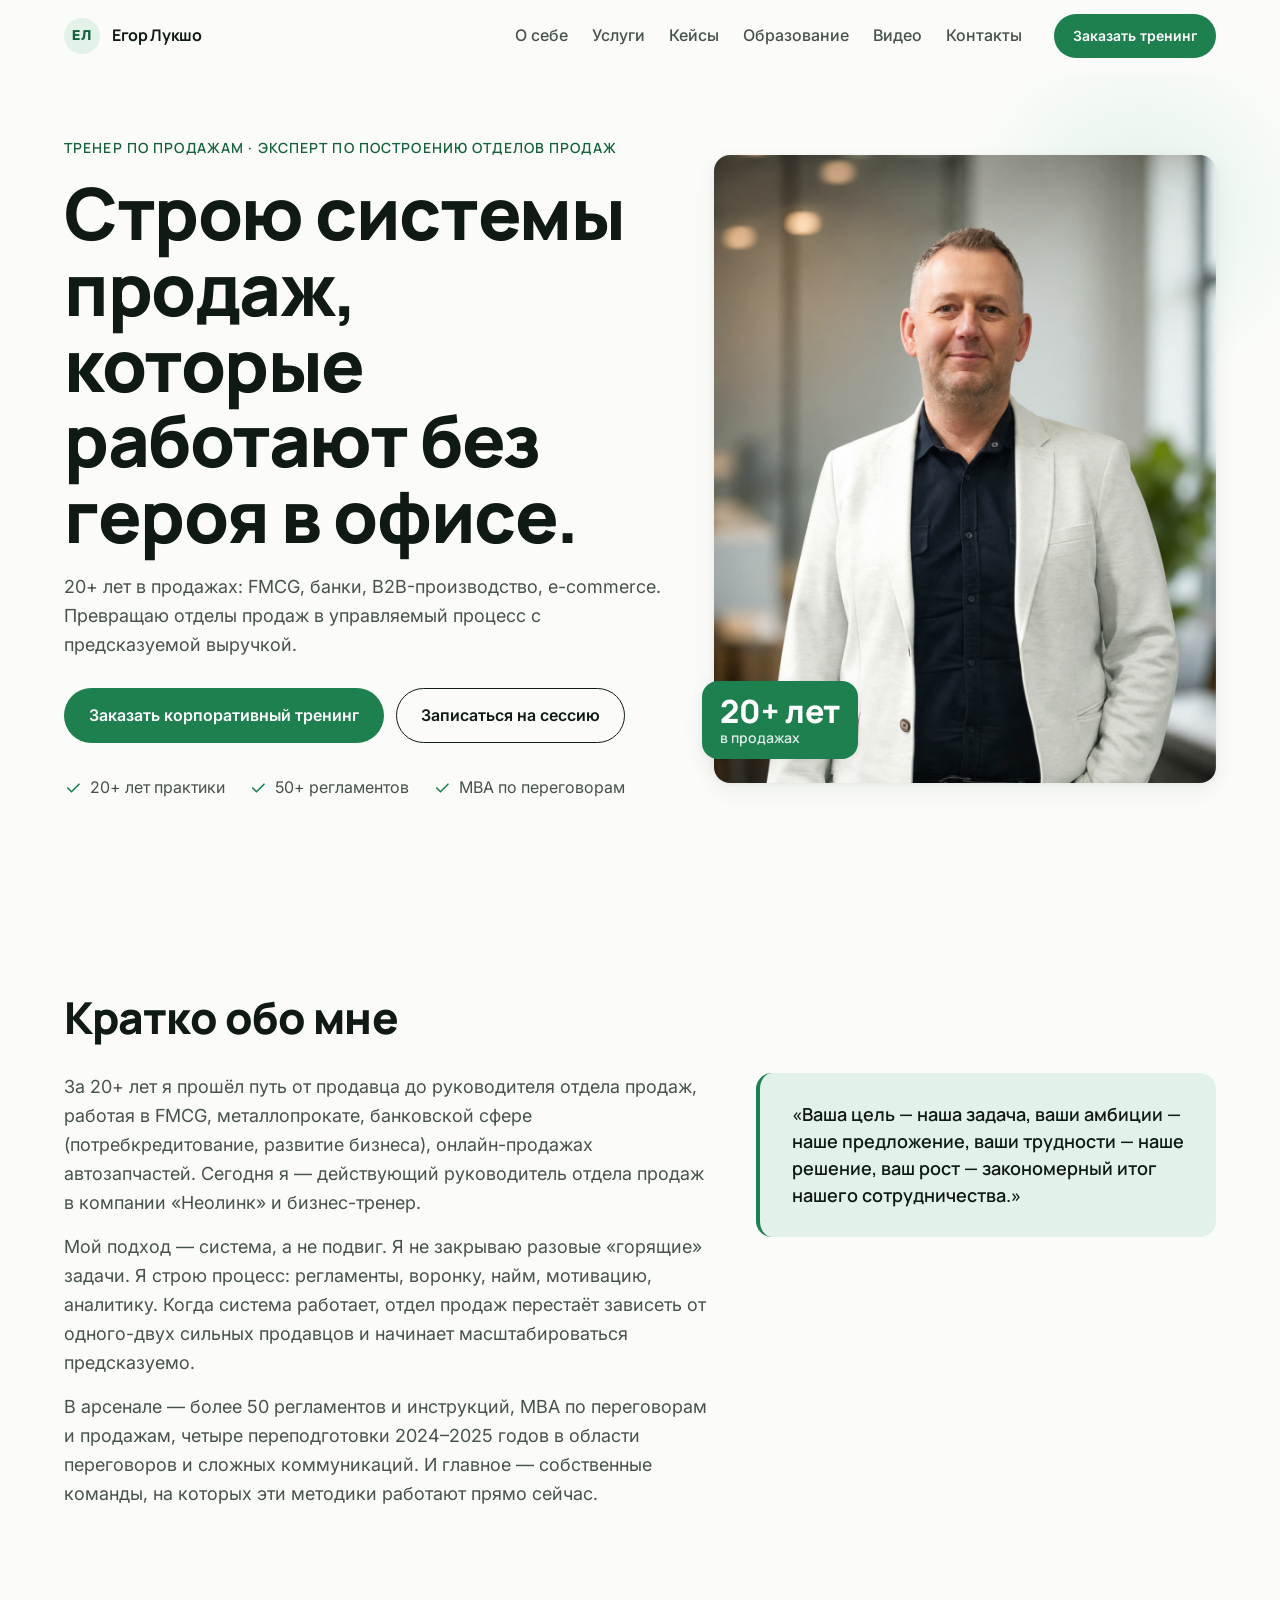
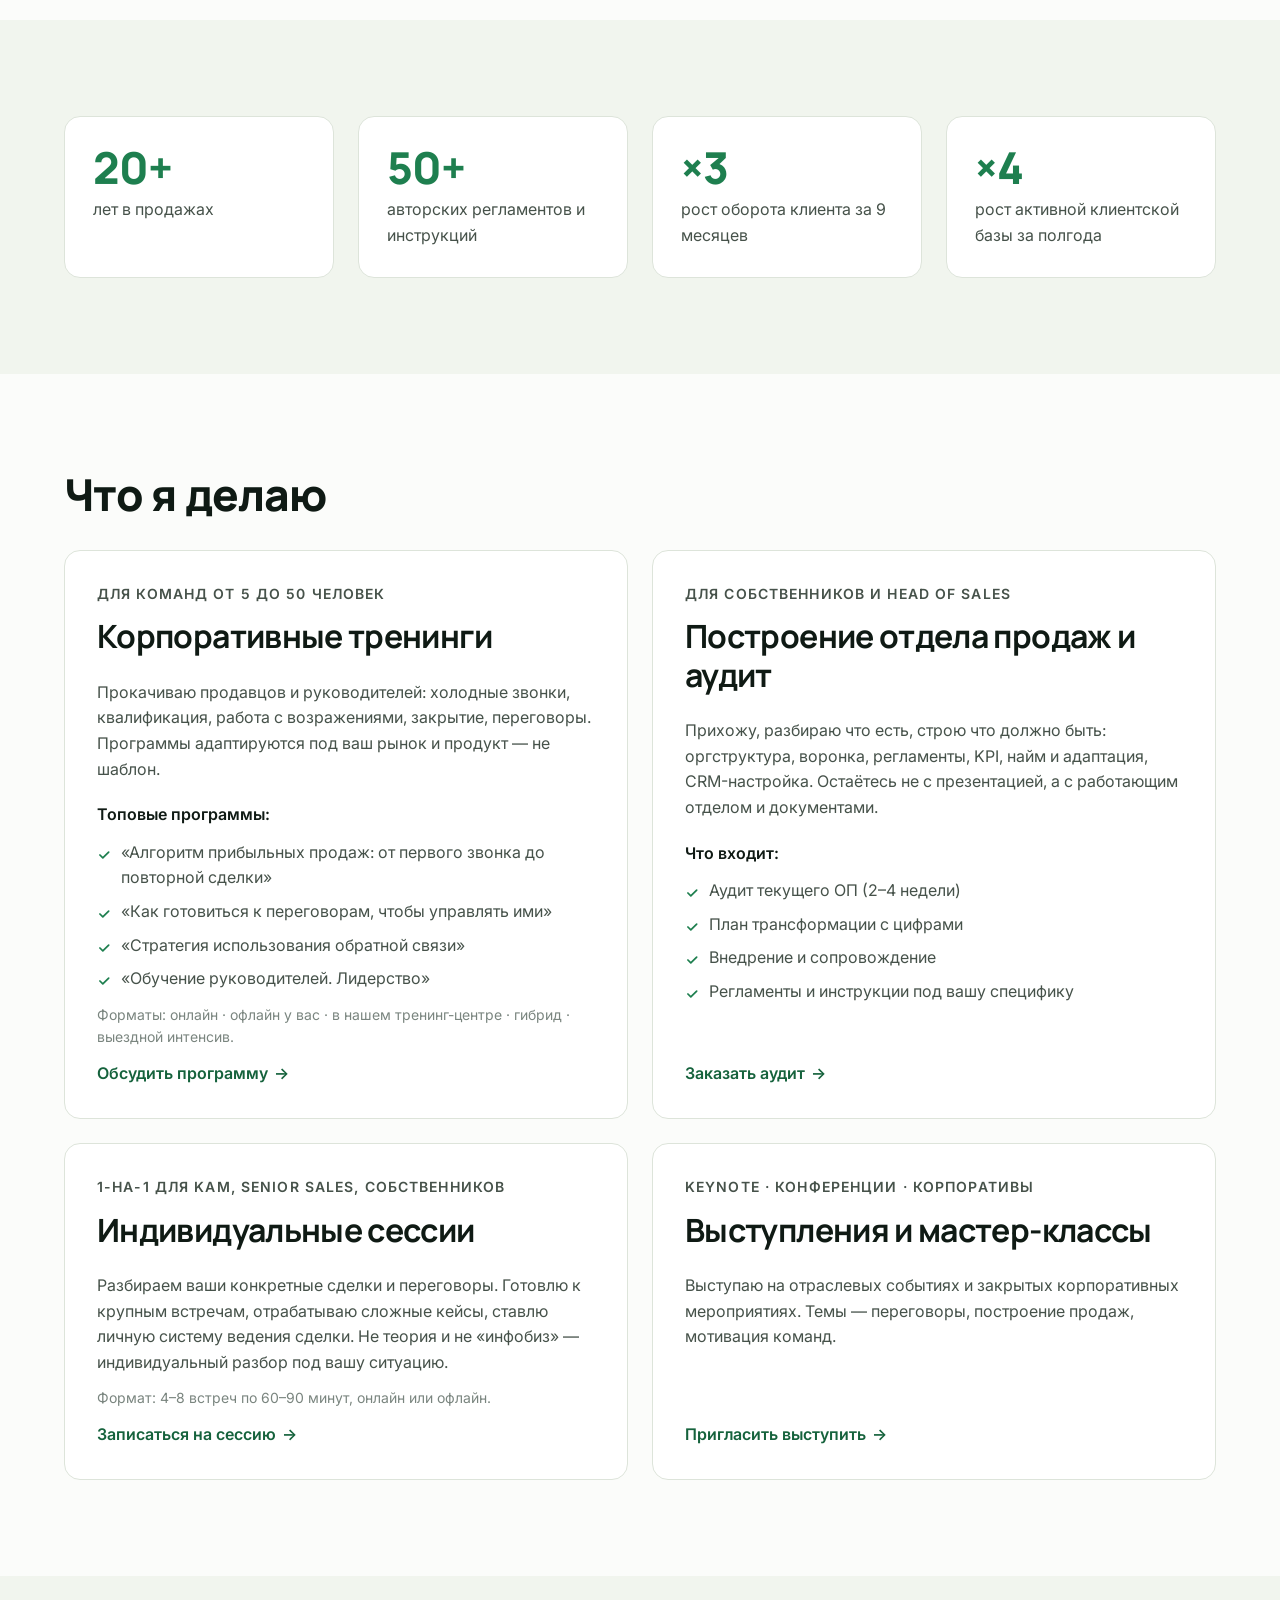
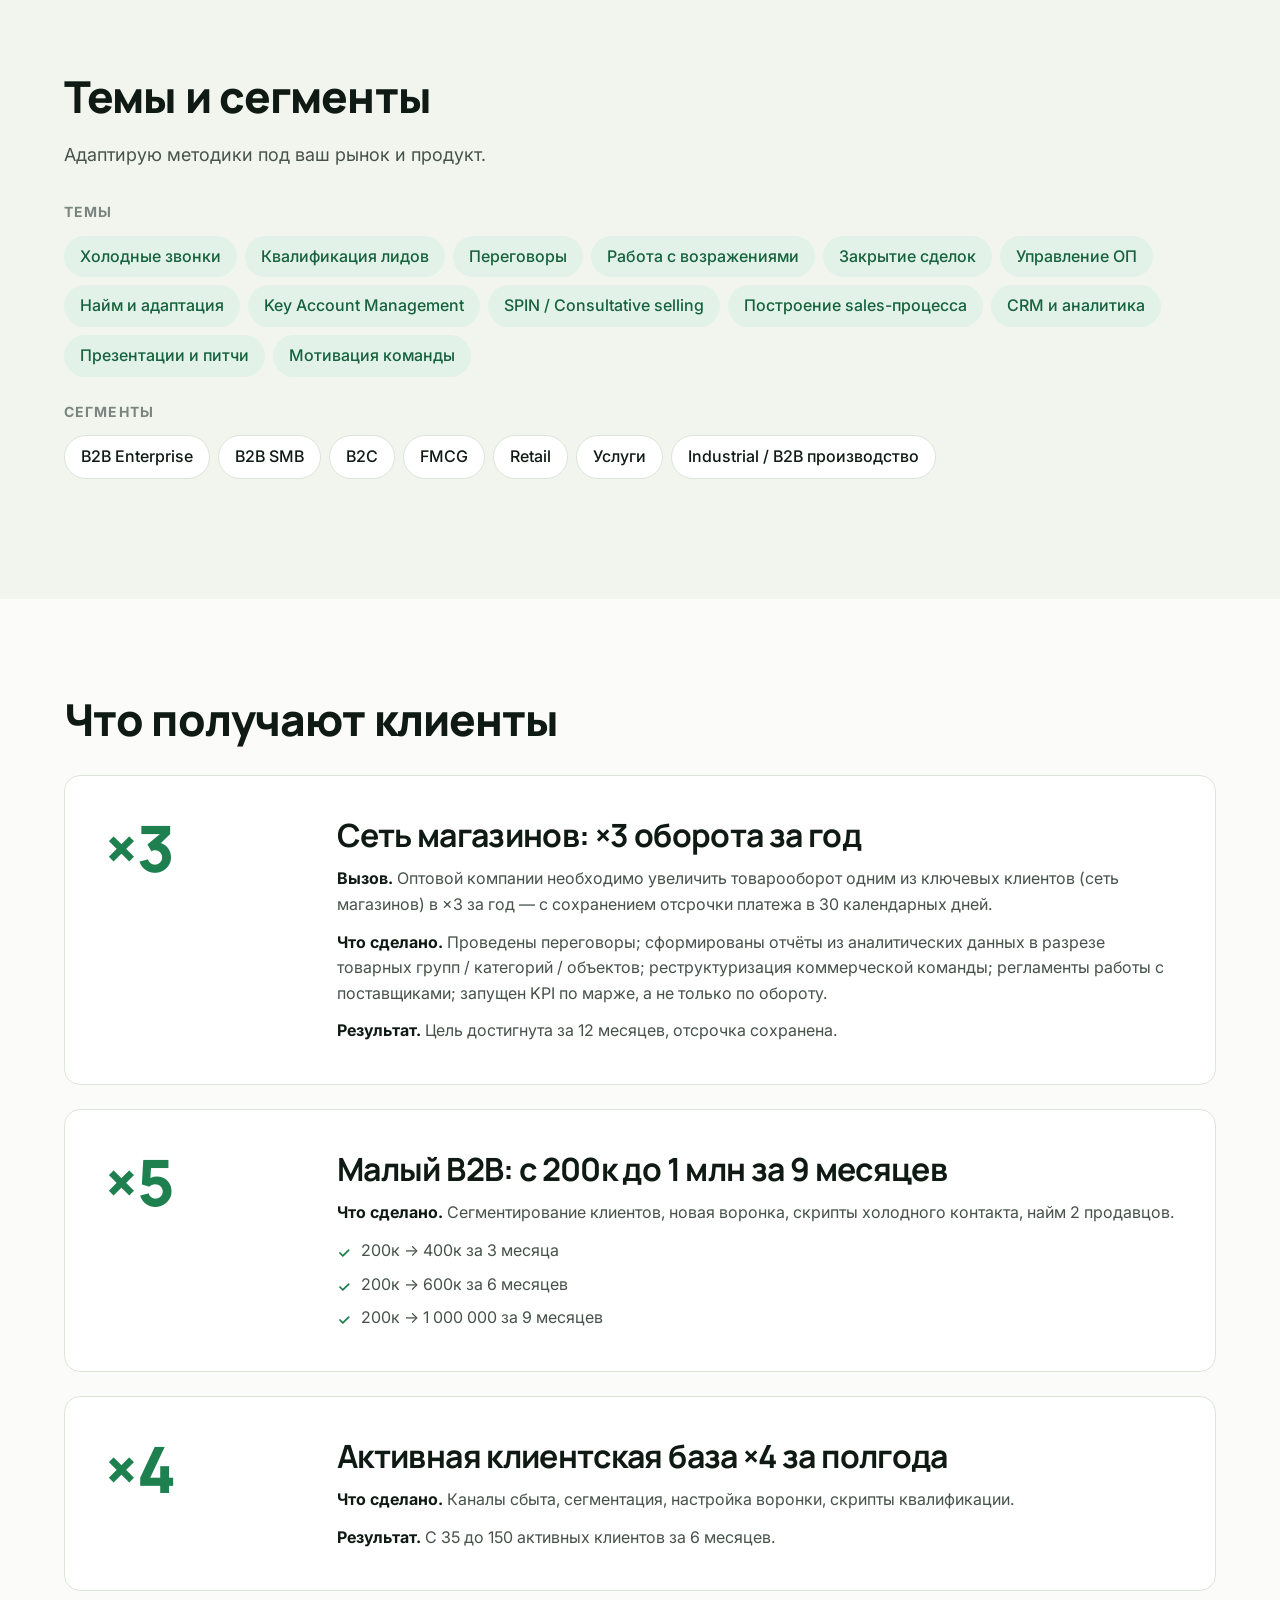
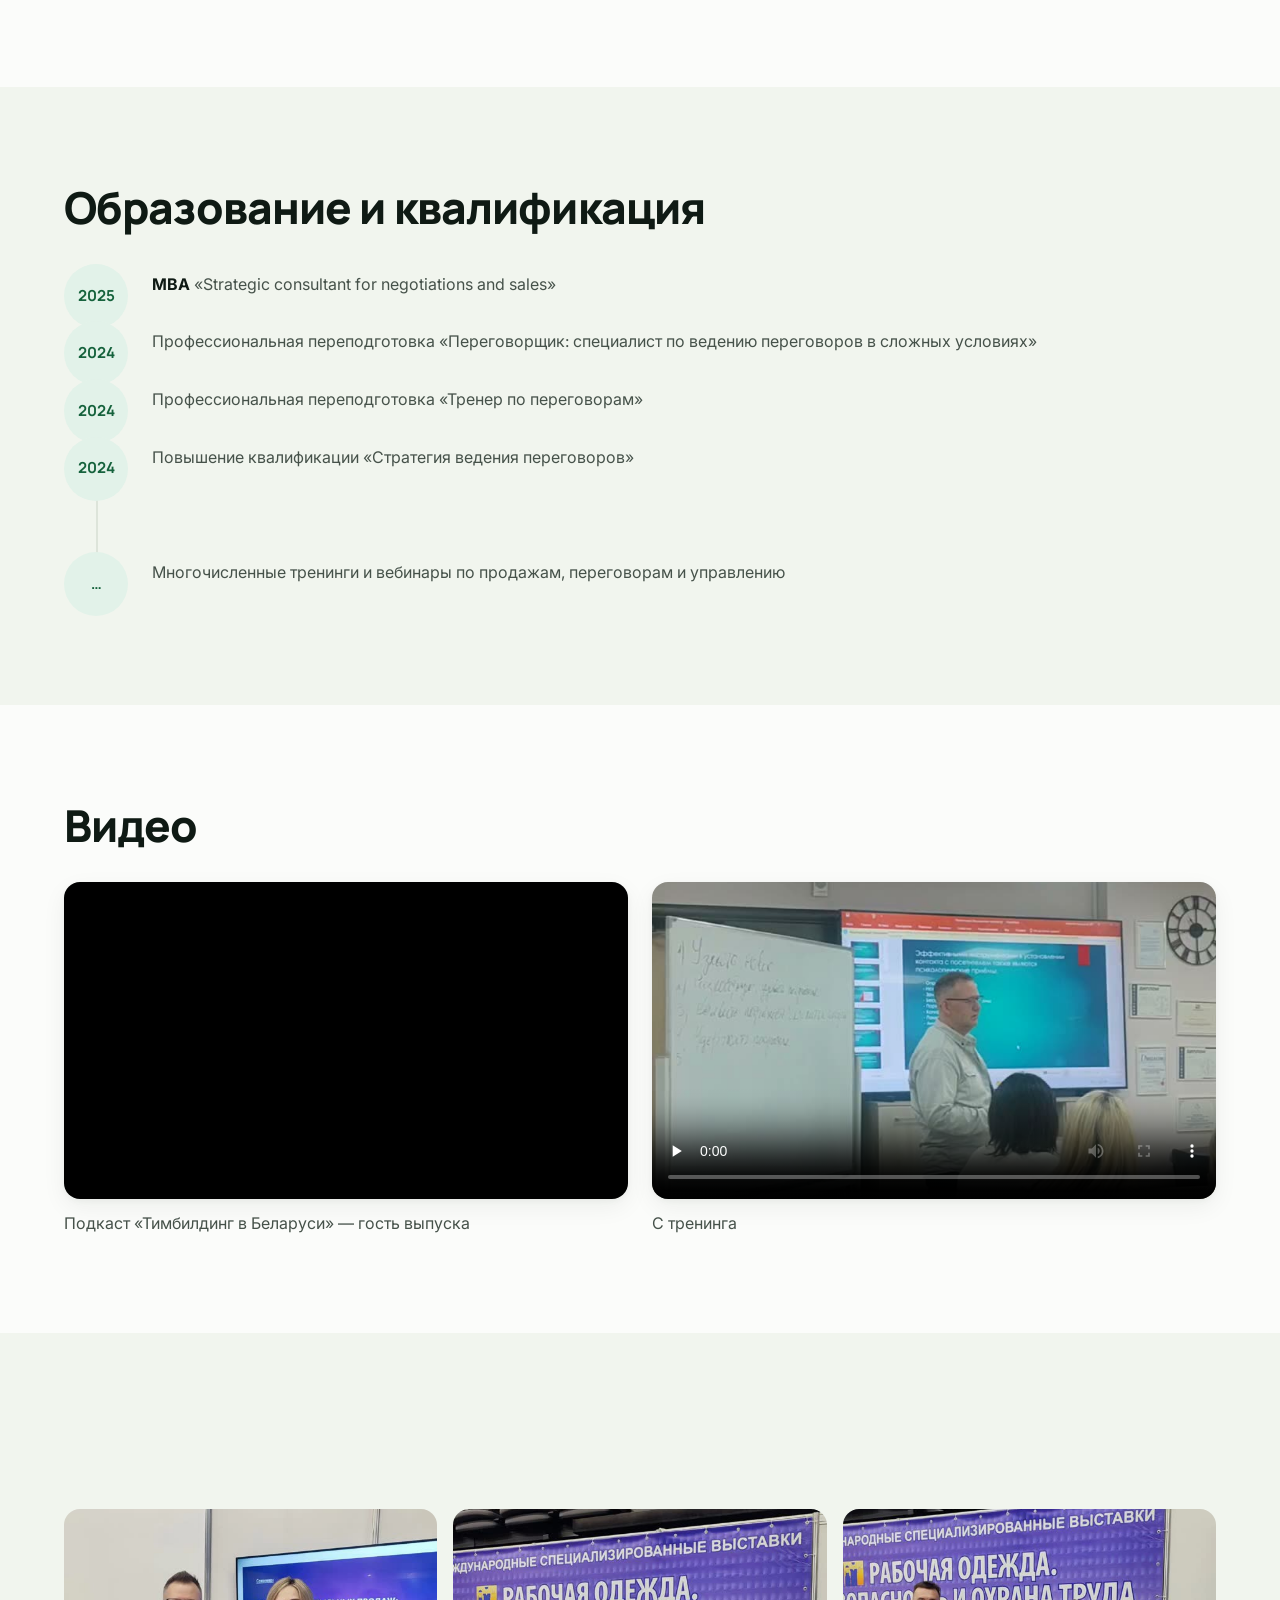
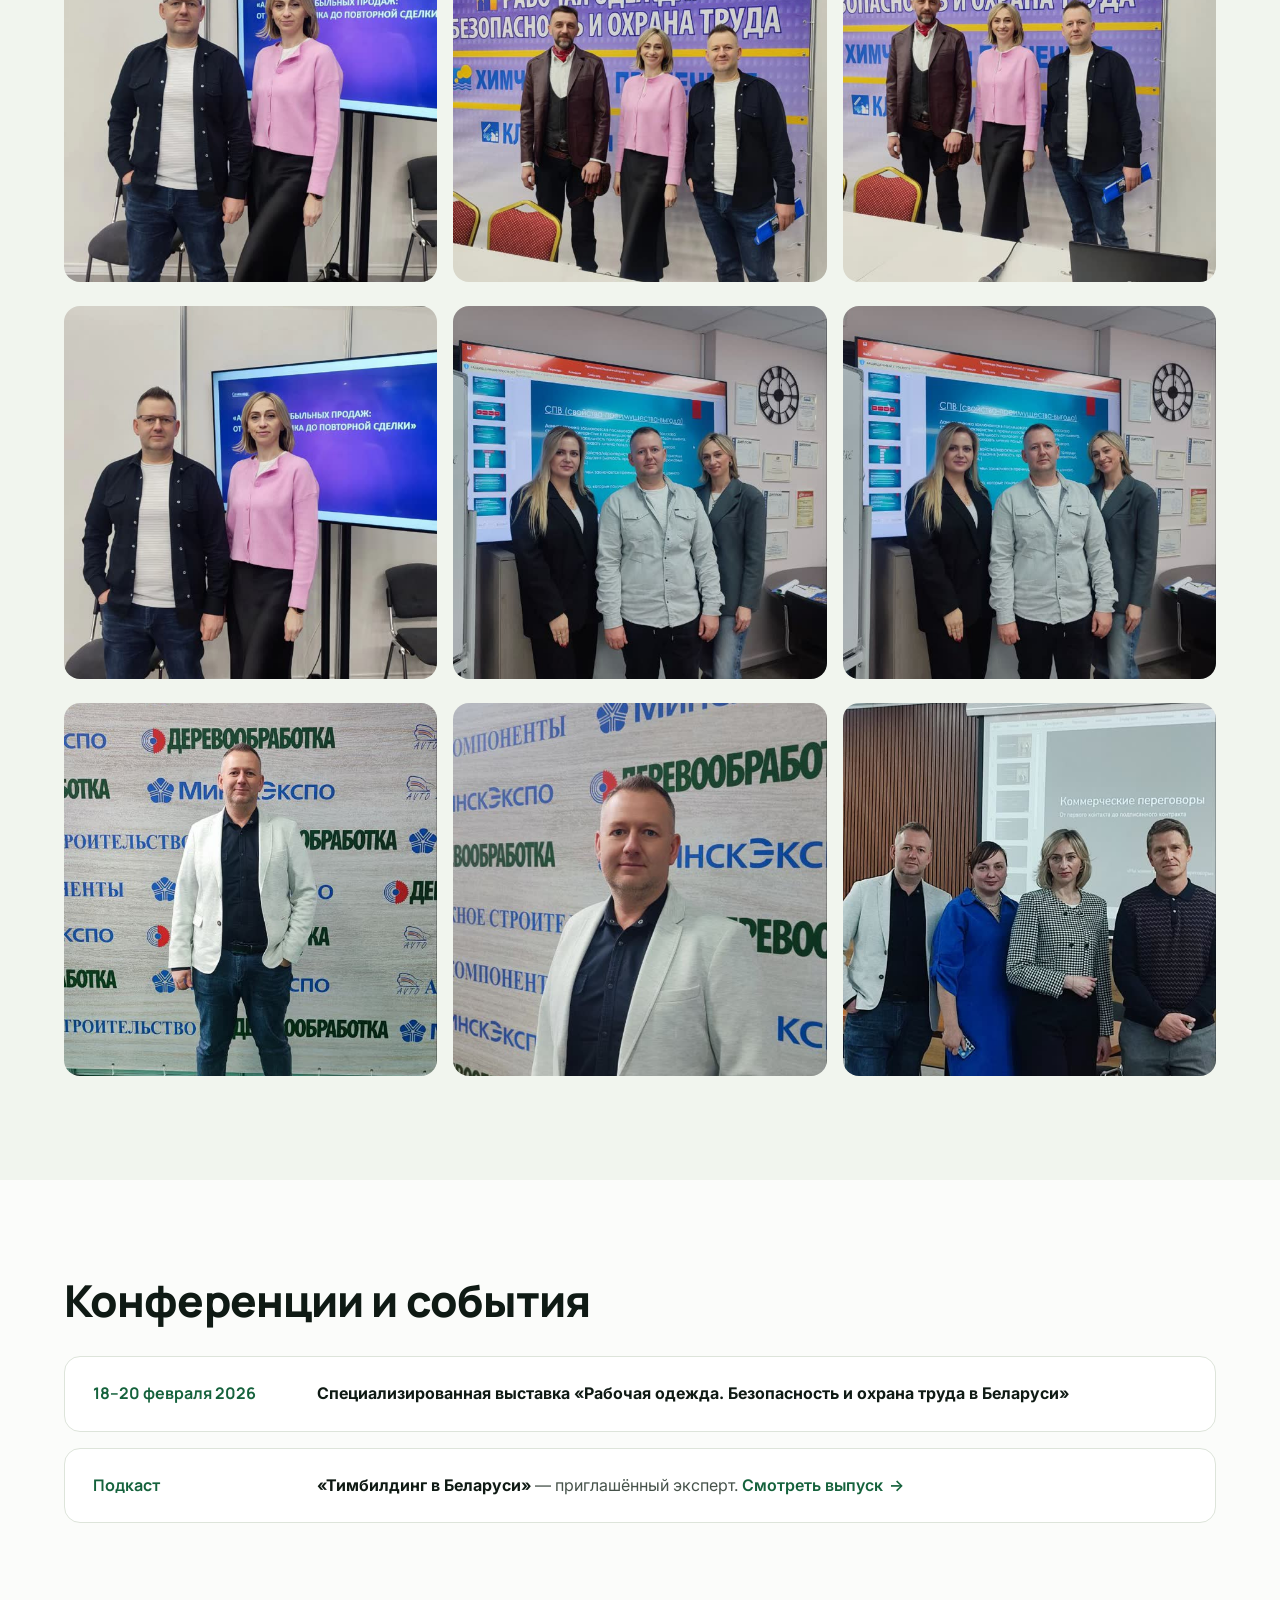
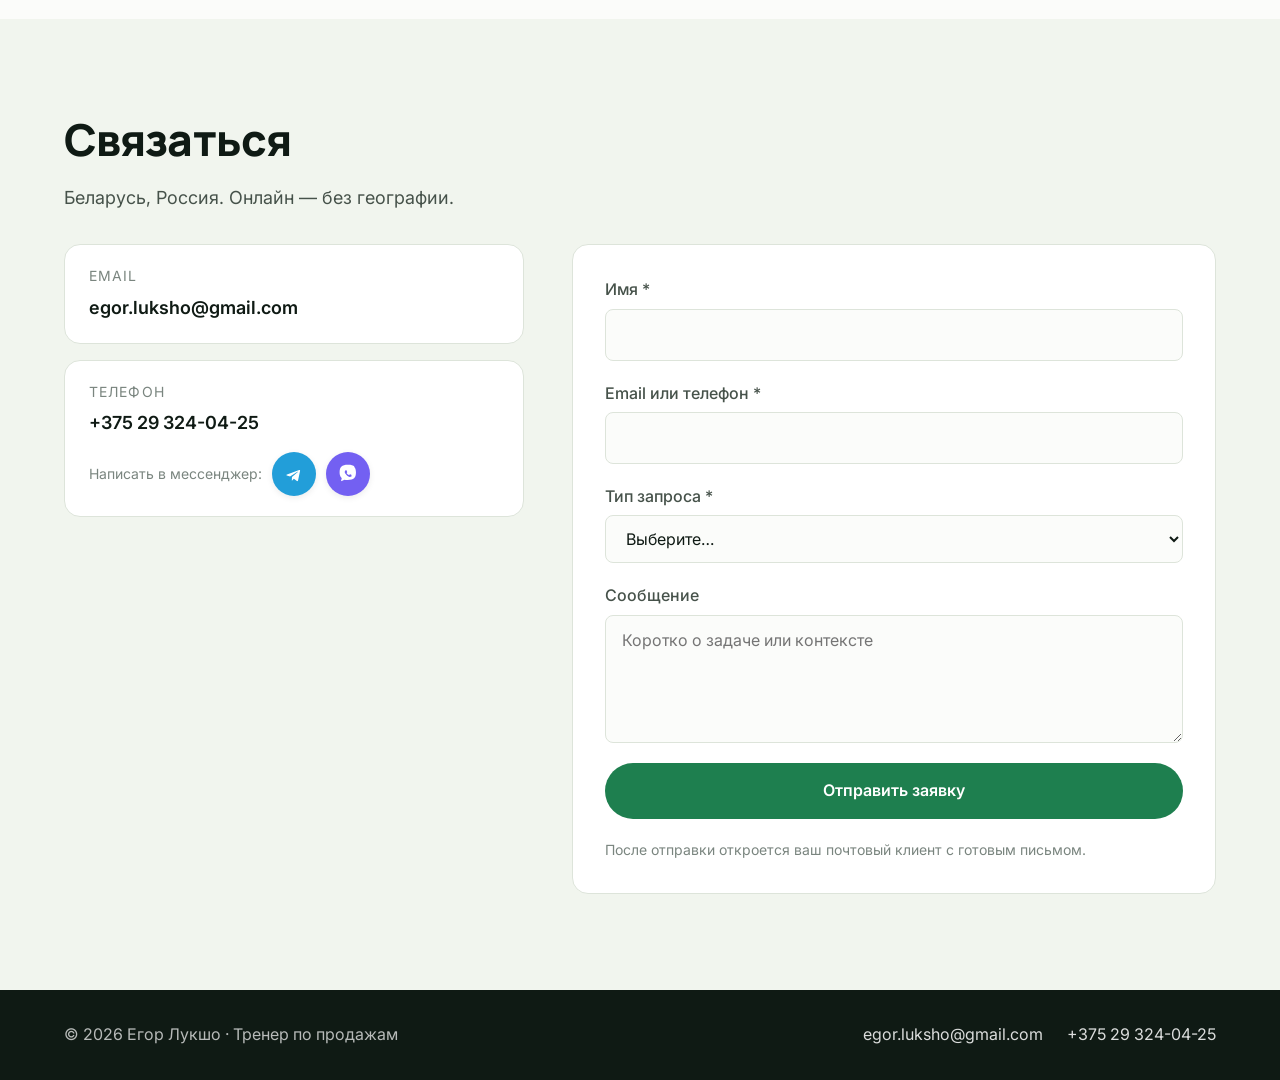
==== commit 30c04b75: "salesman: revision-1 по фидбэку клиента - Кейс "×3 оборота" переписан под формулировку Егора - "Коуч" ====
--- a/project/salesman/05-build/index.html
+++ b/project/salesman/05-build/index.html
@@ -4,7 +4,7 @@
 <meta charset="utf-8">
 <meta name="viewport" content="width=device-width,initial-scale=1">
 <title>Егор Лукшо — тренер по продажам и построению отделов продаж | 20+ лет практики</title>
-<meta name="description" content="Корпоративные тренинги по продажам, построение отделов продаж с нуля, индивидуальный коучинг по переговорам. 20+ лет в B2B/B2C, 50+ регламентов, MBA по переговорам. Беларусь, Россия.">
+<meta name="description" content="Корпоративные тренинги по продажам, построение отделов продаж с нуля, индивидуальные сессии по переговорам. 20+ лет в B2B/B2C, 50+ регламентов, MBA по переговорам. Беларусь, Россия.">
 <meta property="og:title" content="Егор Лукшо — тренер по продажам">
 <meta property="og:description" content="Строю системы продаж, которые работают без героя в офисе. 20+ лет практики, 50+ регламентов, MBA по переговорам.">
 <meta property="og:type" content="website">
@@ -51,7 +51,7 @@
       <p class="lead">20+ лет в продажах: FMCG, банки, B2B-производство, e-commerce. Превращаю отделы продаж в управляемый процесс с предсказуемой выручкой.</p>
       <div class="hero__cta">
         <a href="#contact" class="btn btn--primary" data-form-type="Корпоративный тренинг">Заказать корпоративный тренинг</a>
-        <a href="#contact" class="btn btn--ghost" data-form-type="Индивидуальный коучинг">Записаться на коучинг</a>
+        <a href="#contact" class="btn btn--ghost" data-form-type="Индивидуальные сессии">Записаться на сессию</a>
       </div>
       <ul class="trust">
         <li><svg viewBox="0 0 24 24" aria-hidden="true"><path d="M5 12l5 5L20 7" fill="none" stroke="currentColor" stroke-width="2.2" stroke-linecap="round" stroke-linejoin="round"/></svg>20+ лет практики</li>
@@ -134,10 +134,10 @@
 
       <article class="service reveal">
         <p class="service__sub">1-на-1 для KAM, senior sales, собственников</p>
-        <h3 class="h3">Индивидуальный коучинг</h3>
-        <p>Разбираем ваши конкретные сделки и переговоры. Готовлю к крупным встречам, отрабатываю сложные кейсы, ставлю личную систему ведения сделки.</p>
+        <h3 class="h3">Индивидуальные сессии</h3>
+        <p>Разбираем ваши конкретные сделки и переговоры. Готовлю к крупным встречам, отрабатываю сложные кейсы, ставлю личную систему ведения сделки. Не теория и не «инфобиз» — индивидуальный разбор под вашу ситуацию.</p>
         <p class="service__formats">Формат: 4–8 встреч по 60–90 минут, онлайн или офлайн.</p>
-        <a href="#contact" class="link-arrow" data-form-type="Индивидуальный коучинг">Записаться на коучинг</a>
+        <a href="#contact" class="link-arrow" data-form-type="Индивидуальные сессии">Записаться на сессию</a>
       </article>
 
       <article class="service reveal">
@@ -182,8 +182,8 @@
         <div class="case__num">×3</div>
         <div class="case__body">
           <h3 class="h3">Сеть магазинов: ×3 оборота за год</h3>
-          <p><b>Вызов.</b> Розничная сеть из 17 магазинов (на старте — 12 активных). Задача: утроить годовой товарооборот при сохранении отсрочки платежа 30 календарных дней.</p>
-          <p><b>Что сделано.</b> Реструктуризация коммерческой команды, новая воронка, регламенты работы с поставщиками, KPI по марже, не только по обороту.</p>
+          <p><b>Вызов.</b> Оптовой компании необходимо увеличить товарооборот одним из ключевых клиентов (сеть магазинов) в ×3 за год — с сохранением отсрочки платежа в 30 календарных дней.</p>
+          <p><b>Что сделано.</b> Проведены переговоры; сформированы отчёты из аналитических данных в разрезе товарных групп / категорий / объектов; реструктуризация коммерческой команды; регламенты работы с поставщиками; запущен KPI по марже, а не только по обороту.</p>
           <p><b>Результат.</b> Цель достигнута за 12 месяцев, отсрочка сохранена.</p>
         </div>
       </article>
@@ -300,14 +300,15 @@
         <li>
           <span class="contacts__lbl">Телефон</span>
           <a href="tel:+375293240425">+375 29 324-04-25</a>
-        </li>
-        <li>
-          <span class="contacts__lbl">Telegram</span>
-          <a href="https://t.me/+375293240425" target="_blank" rel="noopener">+375 29 324-04-25</a>
-        </li>
-        <li>
-          <span class="contacts__lbl">Viber</span>
-          <a href="viber://chat?number=%2B375293240425">+375 29 324-04-25</a>
+          <div class="contacts__messengers">
+            <span class="contacts__messengers-lbl">Написать в мессенджер:</span>
+            <a class="msg-btn msg-btn--tg" href="https://t.me/+375293240425" target="_blank" rel="noopener" aria-label="Написать в Telegram" title="Telegram">
+              <svg viewBox="0 0 24 24" width="22" height="22" aria-hidden="true" focusable="false"><path fill="currentColor" d="M9.78 15.27 9.6 19.1c.34 0 .49-.15.67-.32l1.6-1.53 3.32 2.43c.61.34 1.05.16 1.21-.56l2.2-10.31c.21-.95-.34-1.32-.93-1.1L4.4 12.43c-.92.36-.91.88-.16 1.11l3.46 1.08 8.04-5.07c.38-.24.72-.11.44.14"/></svg>
+            </a>
+            <a class="msg-btn msg-btn--viber" href="viber://chat?number=%2B375293240425" aria-label="Написать в Viber" title="Viber">
+              <svg viewBox="0 0 24 24" width="22" height="22" aria-hidden="true" focusable="false"><path fill="currentColor" d="M19.07 3.83C17.74 2.6 15.5 2 12 2 8.5 2 6.26 2.6 4.93 3.83 3.5 5.16 2.83 7.21 2.83 10.07c0 2.55.55 4.45 1.7 5.78.18.21.4.4.65.55l-.7 2.86c-.09.36.27.66.6.5l3.13-1.49c.93.13 2.04.2 3.31.2 3.5 0 5.74-.6 7.07-1.83 1.43-1.33 2.1-3.38 2.1-6.24 0-2.86-.67-4.91-2.1-6.24m-2.4 9.93c-.27.51-.96.93-1.46 1.04-.34.07-.78.13-2.27-.49-1.9-.79-3.13-2.72-3.22-2.84-.09-.13-.78-1.04-.78-1.99s.49-1.41.66-1.6c.17-.2.39-.27.52-.27h.38c.12 0 .29-.05.45.34.17.4.59 1.39.64 1.49.05.1.08.22.02.35-.06.13-.09.21-.18.32-.09.11-.19.24-.27.32-.09.09-.18.19-.08.36.1.18.45.74.96 1.2.66.59 1.21.78 1.39.86.18.09.29.07.39-.04.1-.11.45-.52.57-.7.12-.18.24-.15.4-.09.16.06 1.04.49 1.22.58.18.09.3.13.34.21.04.07.04.43-.23.94"/></svg>
+            </a>
+          </div>
         </li>
       </ul>
 
@@ -326,7 +327,7 @@
             <option value="">Выберите…</option>
             <option>Корпоративный тренинг</option>
             <option>Аудит и построение отдела</option>
-            <option>Индивидуальный коучинг</option>
+            <option>Индивидуальные сессии</option>
             <option>Выступление</option>
             <option>Другое</option>
           </select>
--- a/project/salesman/05-build/assets/styles.css
+++ b/project/salesman/05-build/assets/styles.css
@@ -280,7 +280,13 @@
 .contacts__lbl{display:block; font-size:var(--fs-xs); color:var(--ink-mute); letter-spacing:.08em; text-transform:uppercase; margin-bottom:6px}
 .contacts a{color:var(--ink); font-size:var(--fs-md); font-weight:600}
 .contacts a:hover{color:var(--brand-deep)}
-@media (max-width:900px){.contact-grid{grid-template-columns:1fr}}
+.contacts__messengers{display:flex; align-items:center; gap:10px; margin-top:14px; flex-wrap:wrap}
+.contacts__messengers-lbl{font-size:var(--fs-xs); color:var(--ink-mute)}
+.msg-btn{display:inline-flex; align-items:center; justify-content:center; width:44px; height:44px; border-radius:50%; color:#fff !important; font-size:0; transition:transform .15s ease, box-shadow .15s ease; box-shadow:0 2px 6px rgba(0,0,0,.08)}
+.msg-btn:hover{transform:translateY(-2px); box-shadow:0 6px 14px rgba(0,0,0,.18); color:#fff !important}
+.msg-btn--tg{background:#229ED9}
+.msg-btn--viber{background:#7360F2}
+@media (max-width:900px){.contact-grid{grid-template-columns:1fr} .contacts__messengers{justify-content:flex-start}}
 
 /* ===== Form ===== */
 .form{
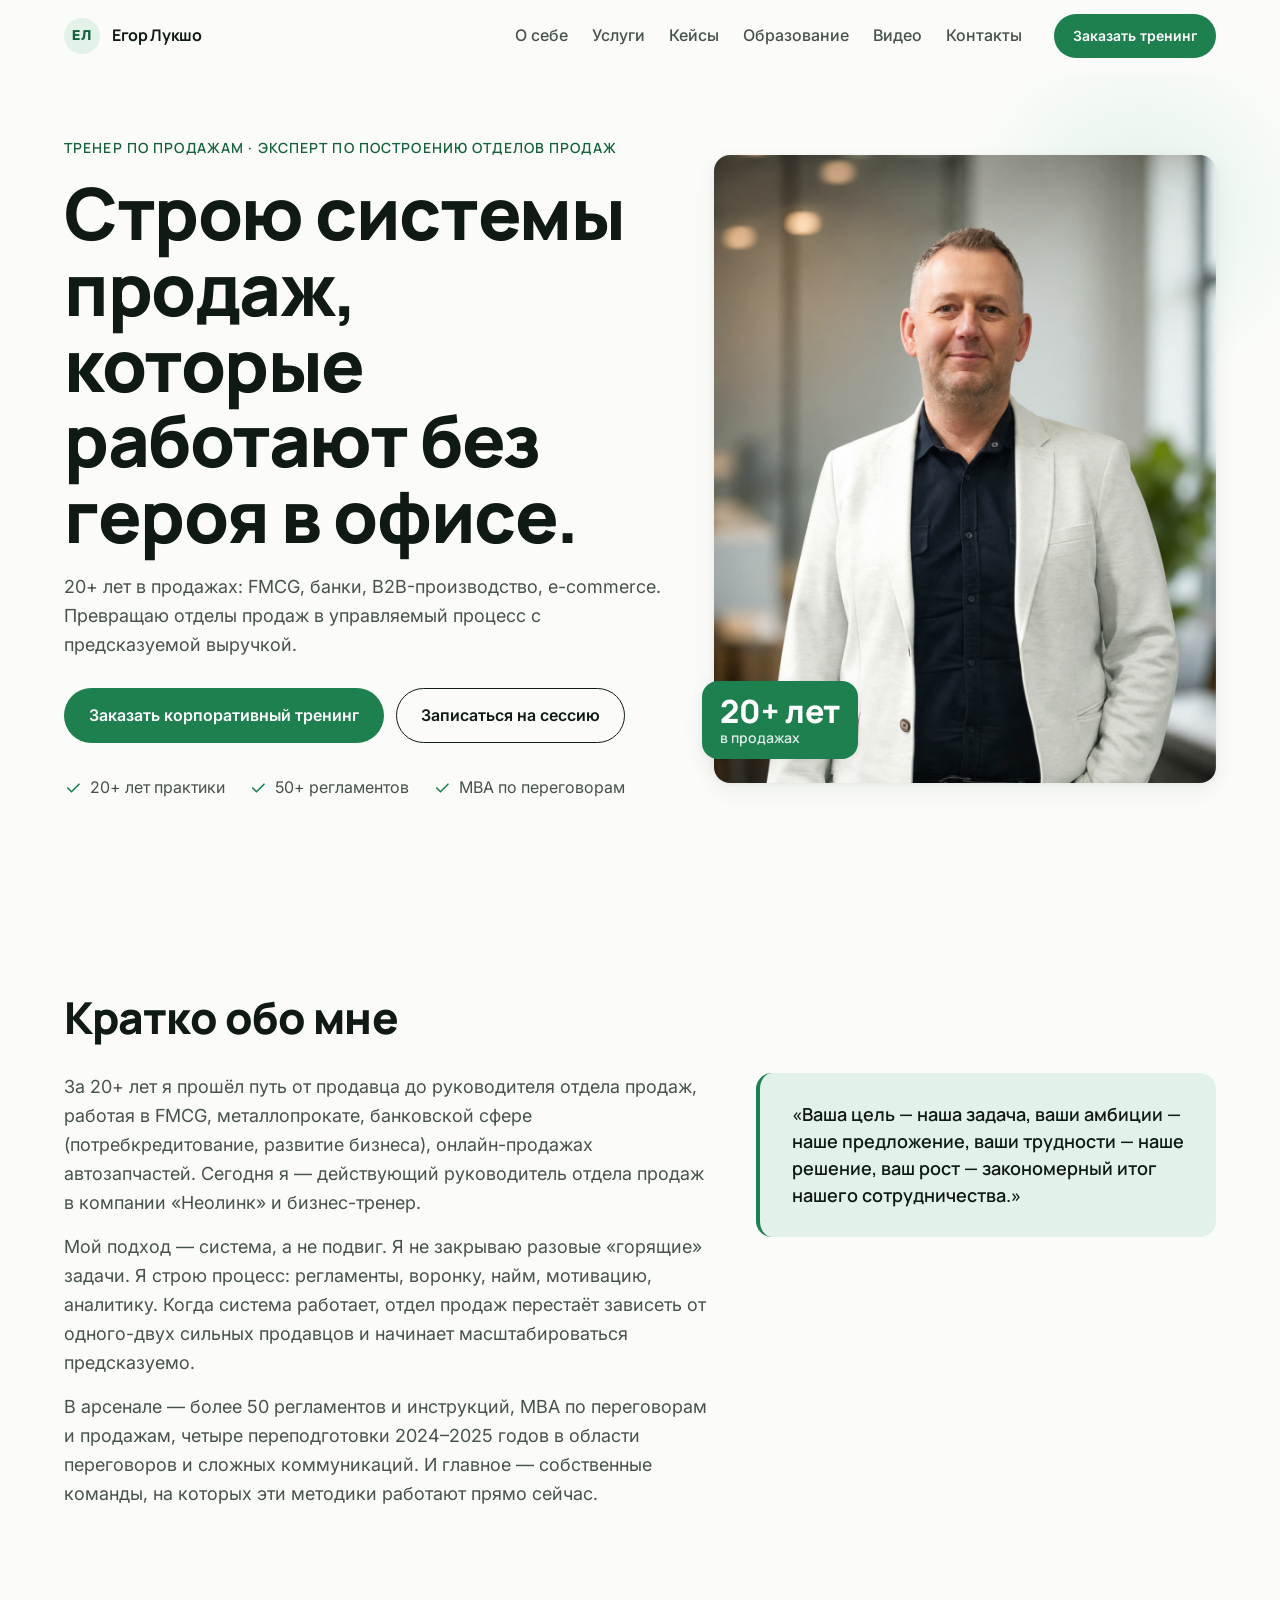
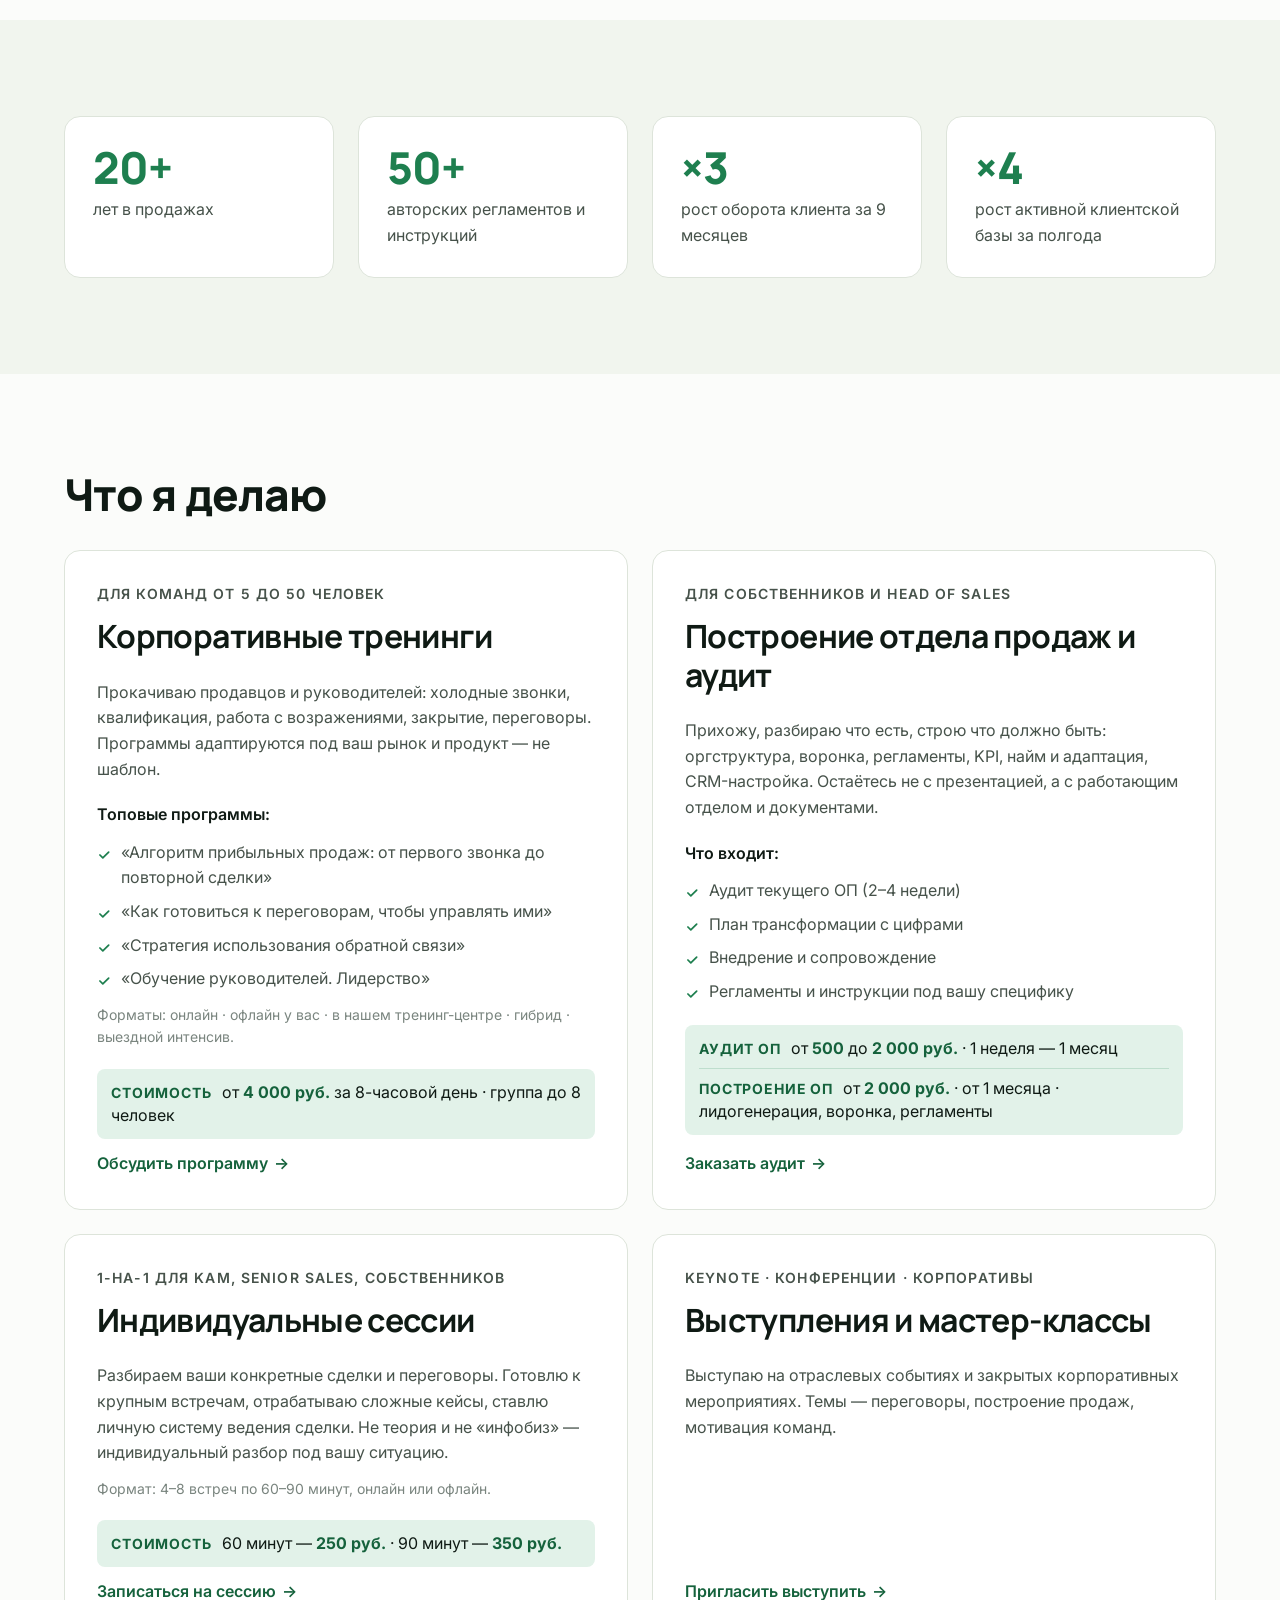
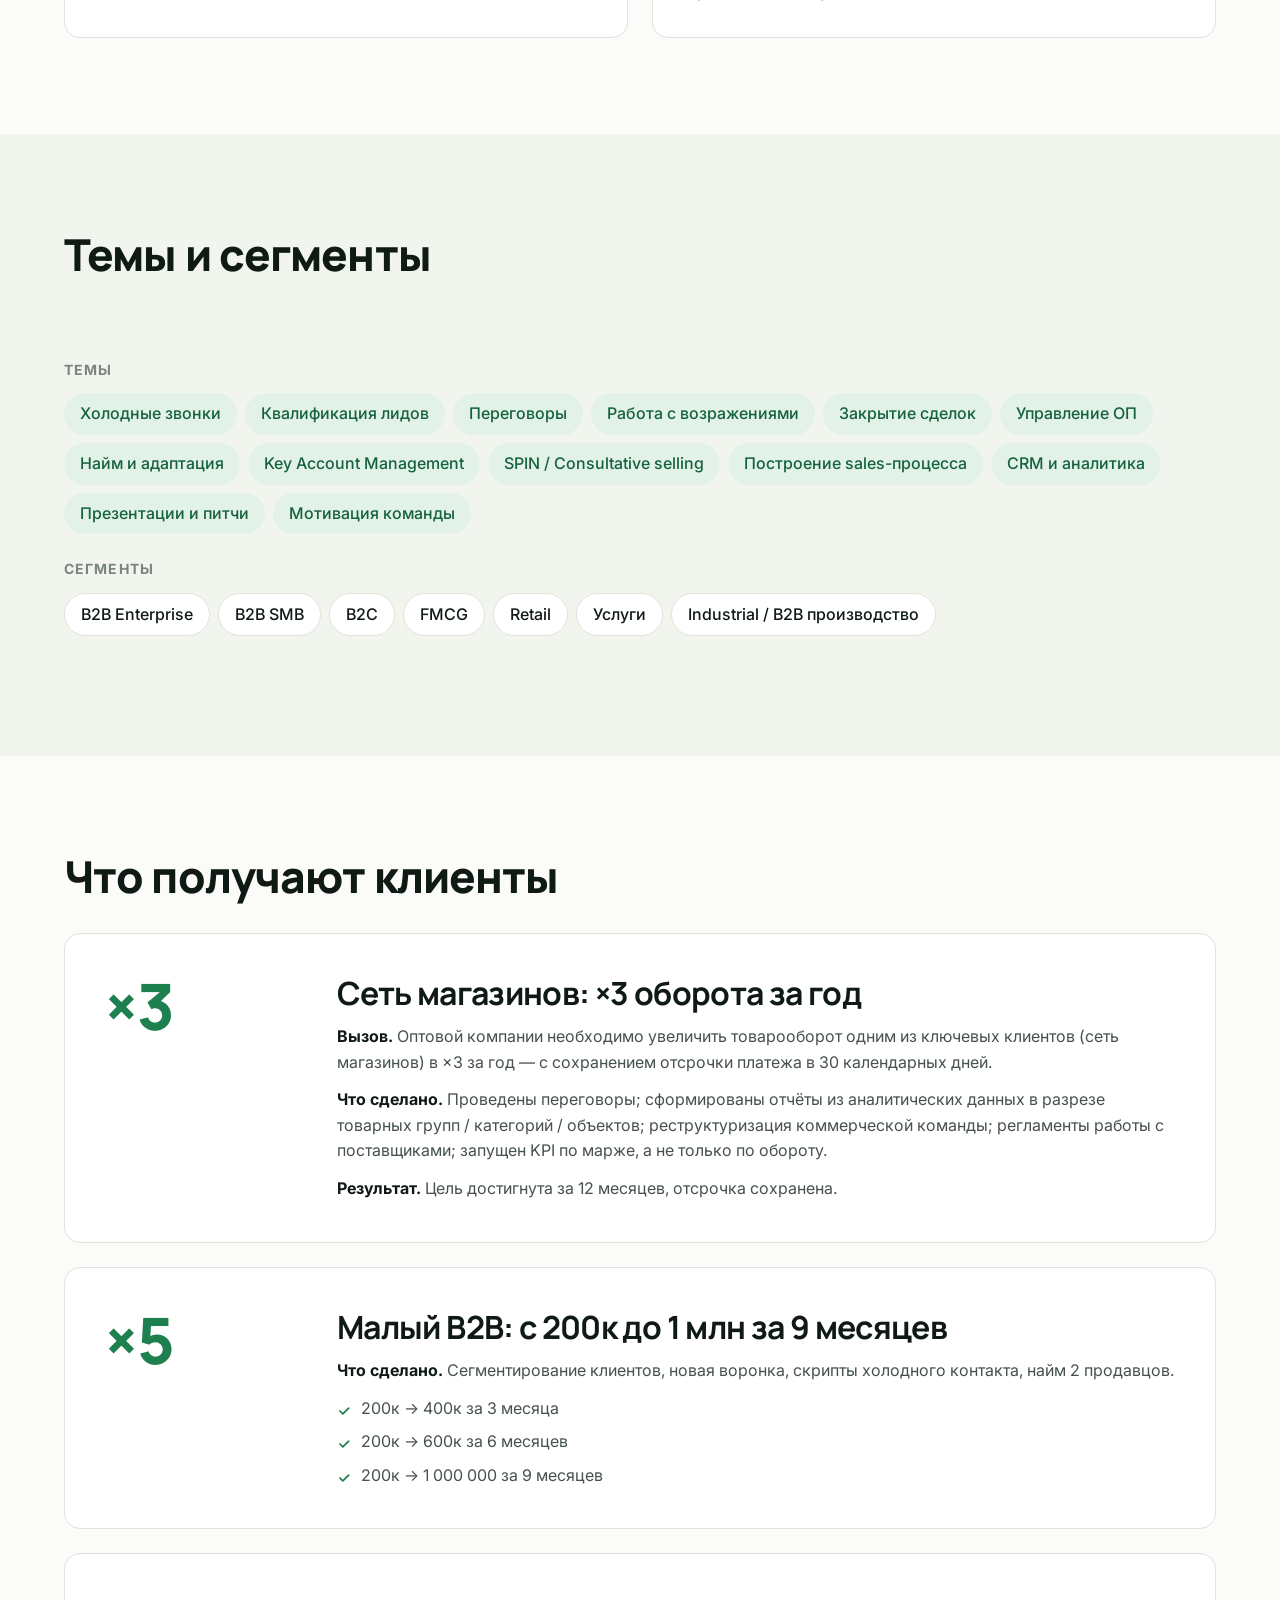
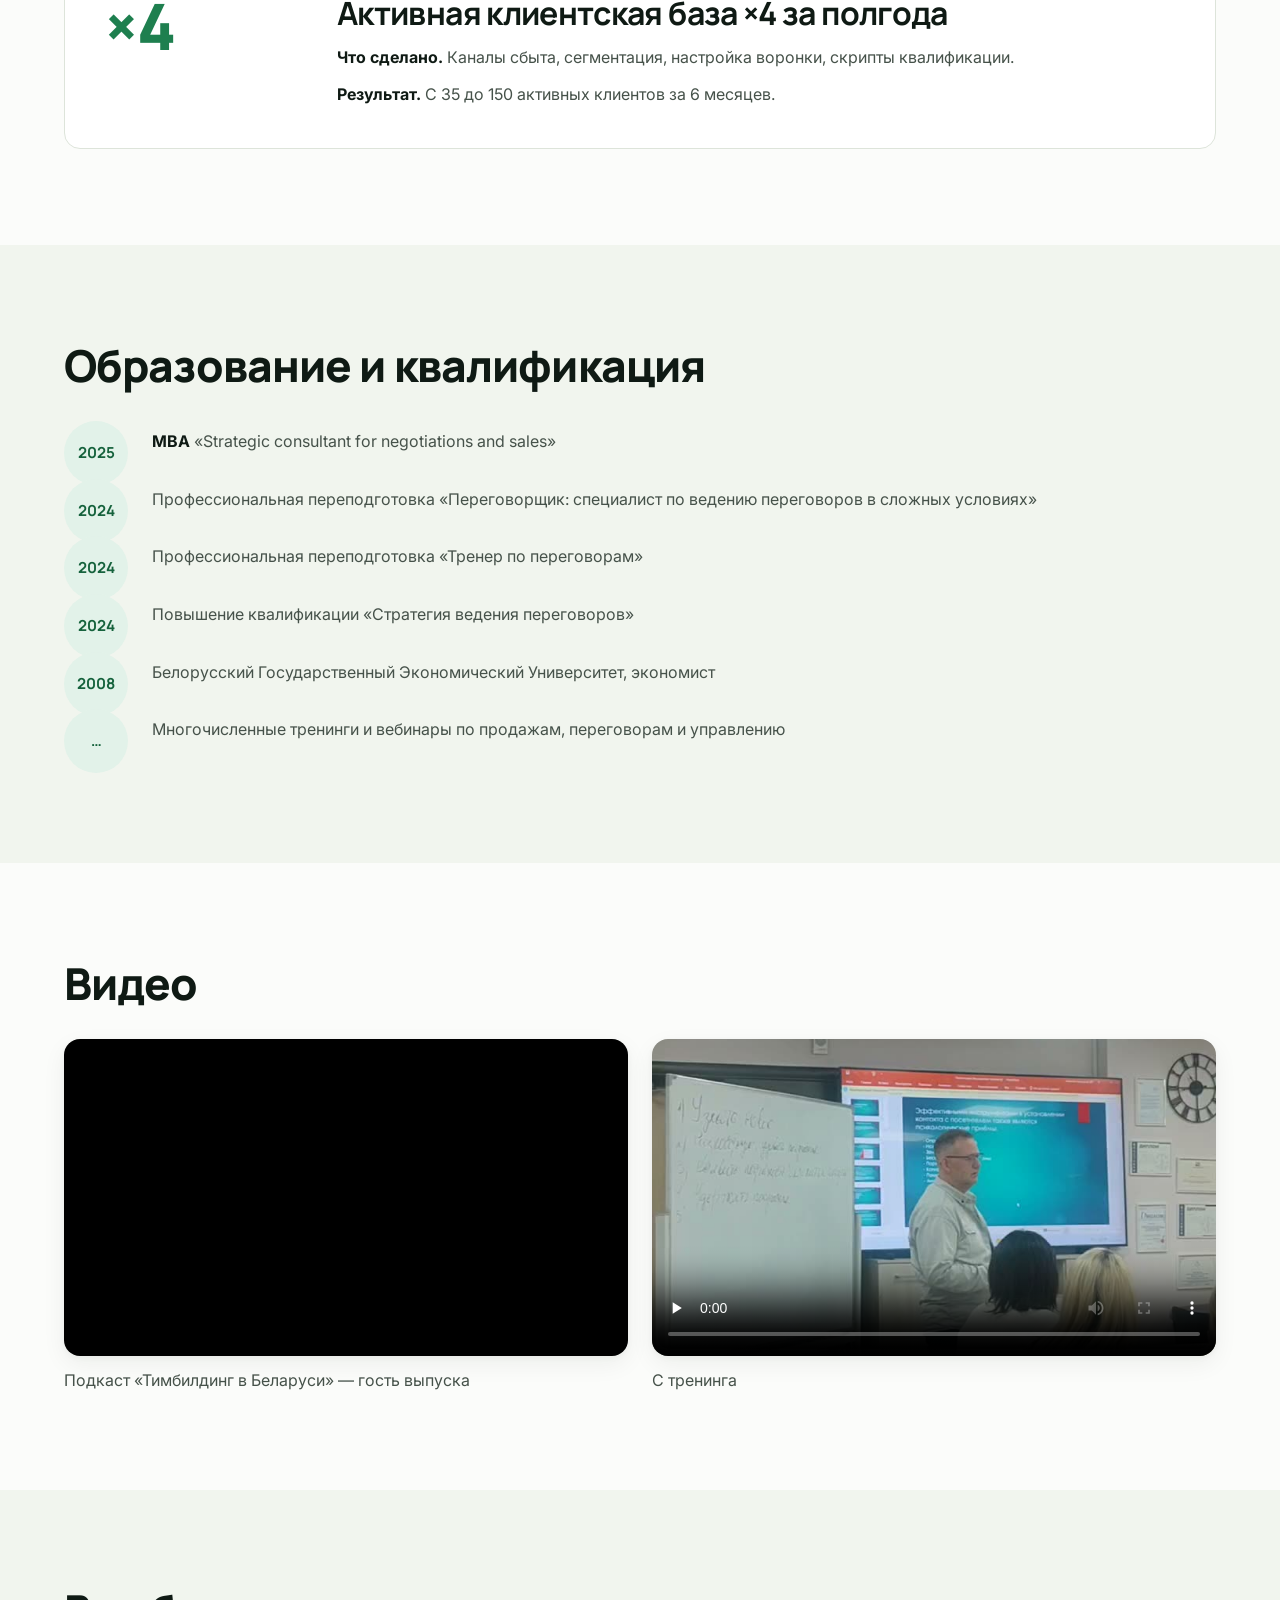
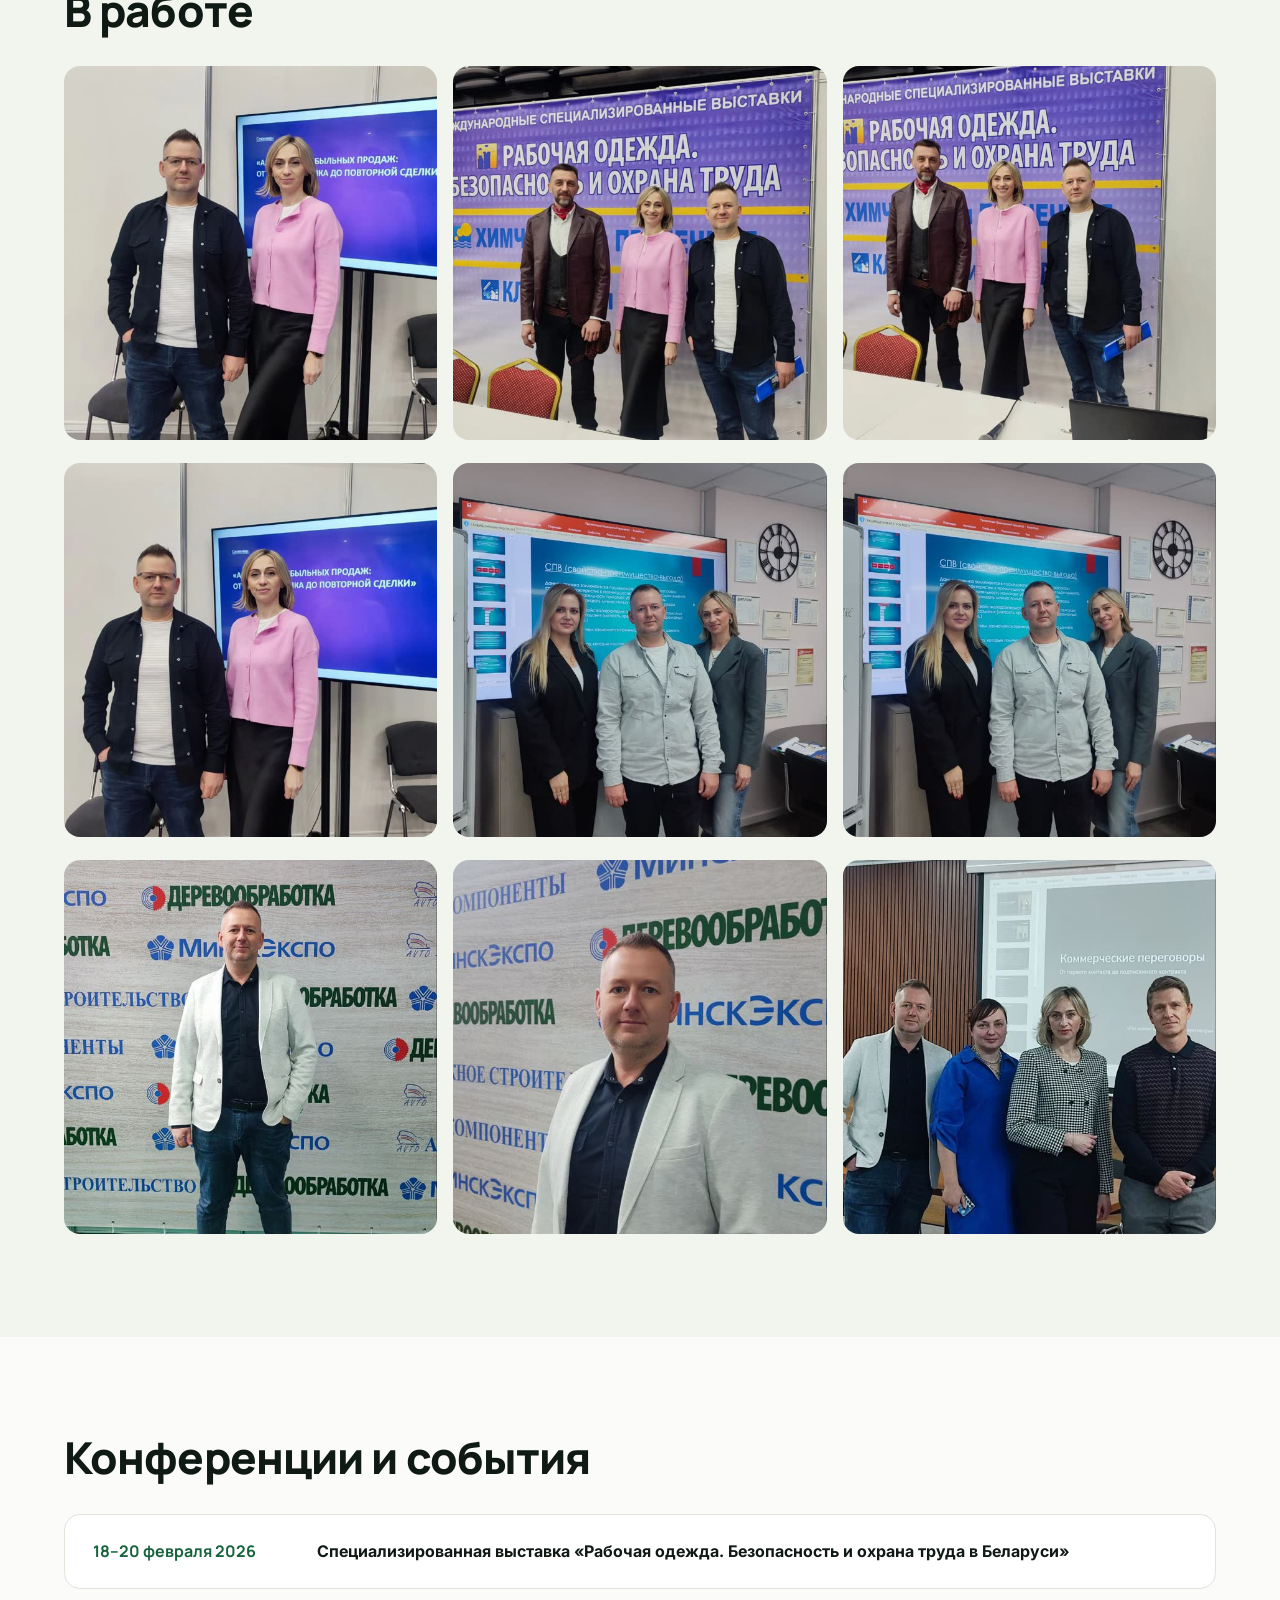
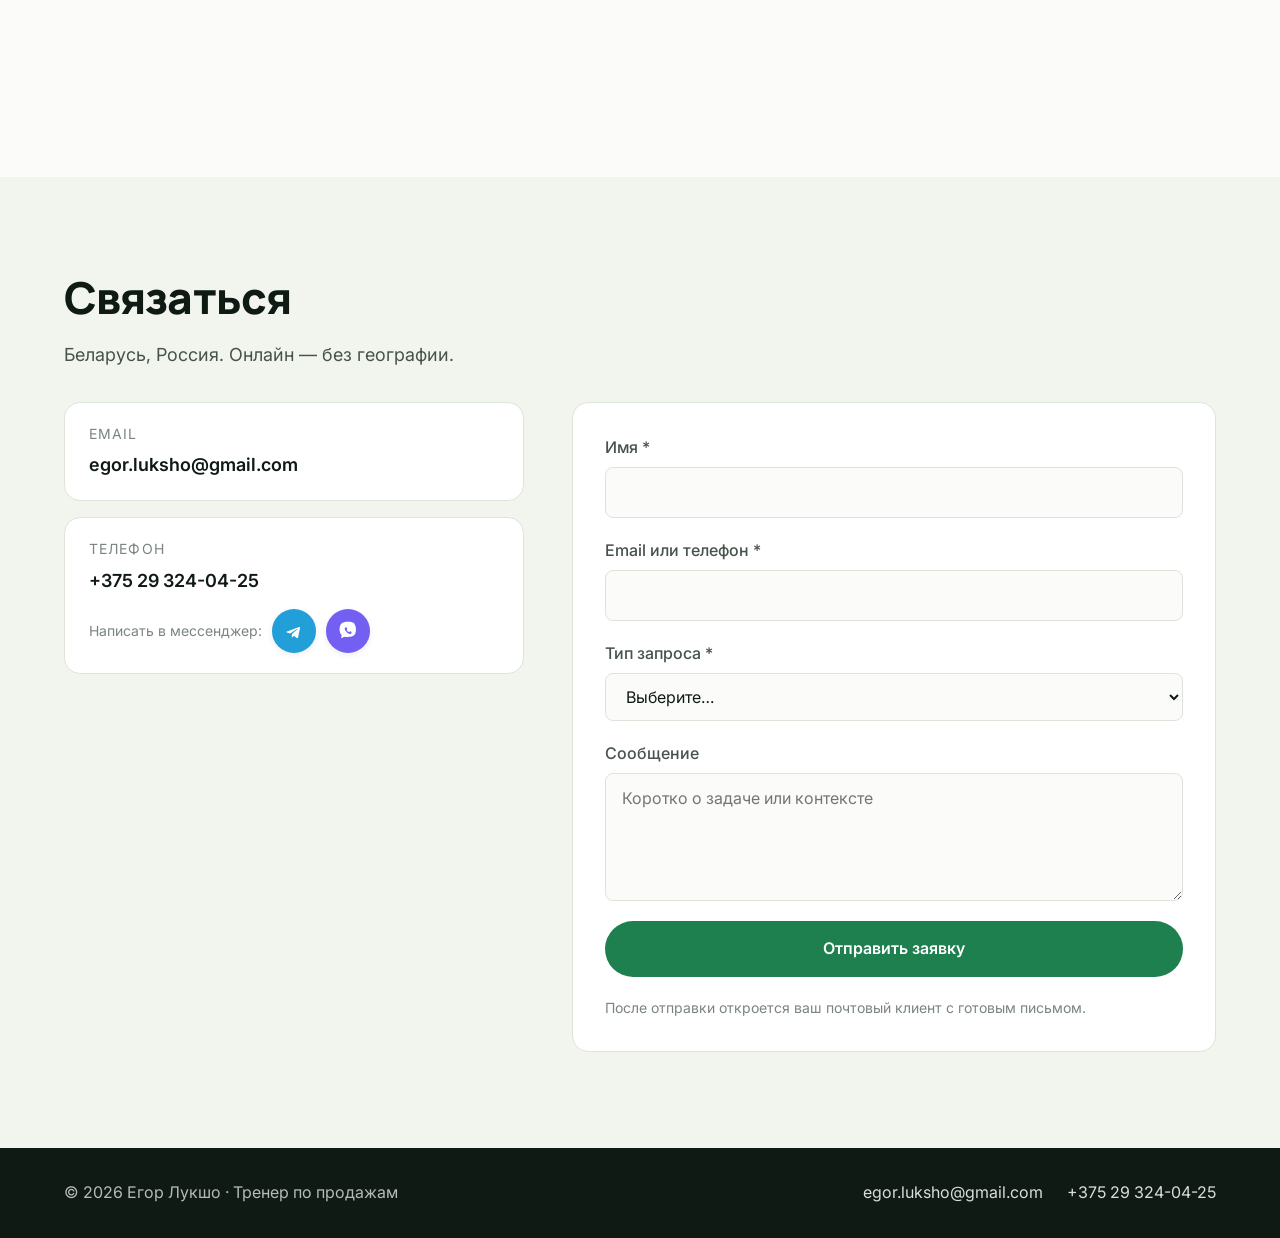
==== commit f028926d: "salesman: цены, концепты логотипа, ответы Егора по опроснику - В карточках услуг добавлены цены (от " ====
--- a/project/salesman/05-build/index.html
+++ b/project/salesman/05-build/index.html
@@ -115,6 +115,7 @@
           <li>«Обучение руководителей. Лидерство»</li>
         </ul>
         <p class="service__formats">Форматы: онлайн · офлайн у вас · в нашем тренинг-центре · гибрид · выездной интенсив.</p>
+        <p class="service__price"><span class="service__price-lbl">Стоимость</span> от <b>4 000 руб.</b> за 8-часовой день · группа до 8 человек</p>
         <a href="#contact" class="link-arrow" data-form-type="Корпоративный тренинг">Обсудить программу</a>
       </article>
 
@@ -129,6 +130,10 @@
           <li>Внедрение и сопровождение</li>
           <li>Регламенты и инструкции под вашу специфику</li>
         </ul>
+        <div class="service__price service__price--multi">
+          <div><span class="service__price-lbl">Аудит ОП</span> от <b>500</b> до <b>2 000 руб.</b> · 1 неделя — 1 месяц</div>
+          <div><span class="service__price-lbl">Построение ОП</span> от <b>2 000 руб.</b> · от 1 месяца · лидогенерация, воронка, регламенты</div>
+        </div>
         <a href="#contact" class="link-arrow" data-form-type="Аудит и построение отдела">Заказать аудит</a>
       </article>
 
@@ -137,6 +142,7 @@
         <h3 class="h3">Индивидуальные сессии</h3>
         <p>Разбираем ваши конкретные сделки и переговоры. Готовлю к крупным встречам, отрабатываю сложные кейсы, ставлю личную систему ведения сделки. Не теория и не «инфобиз» — индивидуальный разбор под вашу ситуацию.</p>
         <p class="service__formats">Формат: 4–8 встреч по 60–90 минут, онлайн или офлайн.</p>
+        <p class="service__price"><span class="service__price-lbl">Стоимость</span> 60 минут — <b>250 руб.</b> · 90 минут — <b>350 руб.</b></p>
         <a href="#contact" class="link-arrow" data-form-type="Индивидуальные сессии">Записаться на сессию</a>
       </article>
 
@@ -302,7 +308,7 @@
           <a href="tel:+375293240425">+375 29 324-04-25</a>
           <div class="contacts__messengers">
             <span class="contacts__messengers-lbl">Написать в мессенджер:</span>
-            <a class="msg-btn msg-btn--tg" href="https://t.me/+375293240425" target="_blank" rel="noopener" aria-label="Написать в Telegram" title="Telegram">
+            <a class="msg-btn msg-btn--tg" href="https://t.me/egorluksho" target="_blank" rel="noopener" aria-label="Написать в Telegram" title="Telegram">
               <svg viewBox="0 0 24 24" width="22" height="22" aria-hidden="true" focusable="false"><path fill="currentColor" d="M9.78 15.27 9.6 19.1c.34 0 .49-.15.67-.32l1.6-1.53 3.32 2.43c.61.34 1.05.16 1.21-.56l2.2-10.31c.21-.95-.34-1.32-.93-1.1L4.4 12.43c-.92.36-.91.88-.16 1.11l3.46 1.08 8.04-5.07c.38-.24.72-.11.44.14"/></svg>
             </a>
             <a class="msg-btn msg-btn--viber" href="viber://chat?number=%2B375293240425" aria-label="Написать в Viber" title="Viber">
--- a/project/salesman/05-build/assets/styles.css
+++ b/project/salesman/05-build/assets/styles.css
@@ -187,6 +187,19 @@
 .service p{margin:0; color:var(--ink-soft)}
 .service__topline{font-weight:600; color:var(--ink) !important; margin-top:8px !important}
 .service__formats{font-size:var(--fs-xs); color:var(--ink-mute) !important}
+.service__price{
+  margin-top:8px !important; padding:12px 14px; border-radius:var(--r-sm);
+  background:var(--brand-soft); color:var(--ink) !important;
+  font-size:var(--fs-sm); line-height:1.45;
+}
+.service__price b{color:var(--brand-deep); font-weight:700; white-space:nowrap}
+.service__price-lbl{
+  display:inline-block; font-size:var(--fs-xs); font-weight:700;
+  letter-spacing:.06em; text-transform:uppercase; color:var(--brand-deep);
+  margin-right:6px;
+}
+.service__price--multi{display:flex; flex-direction:column; gap:8px}
+.service__price--multi > div + div{padding-top:8px; border-top:1px solid rgba(30,127,79,.18)}
 .ticks{list-style:none; padding:0; margin:0; display:flex; flex-direction:column; gap:8px}
 .ticks li{position:relative; padding-left:24px; color:var(--ink-soft)}
 .ticks li::before{
